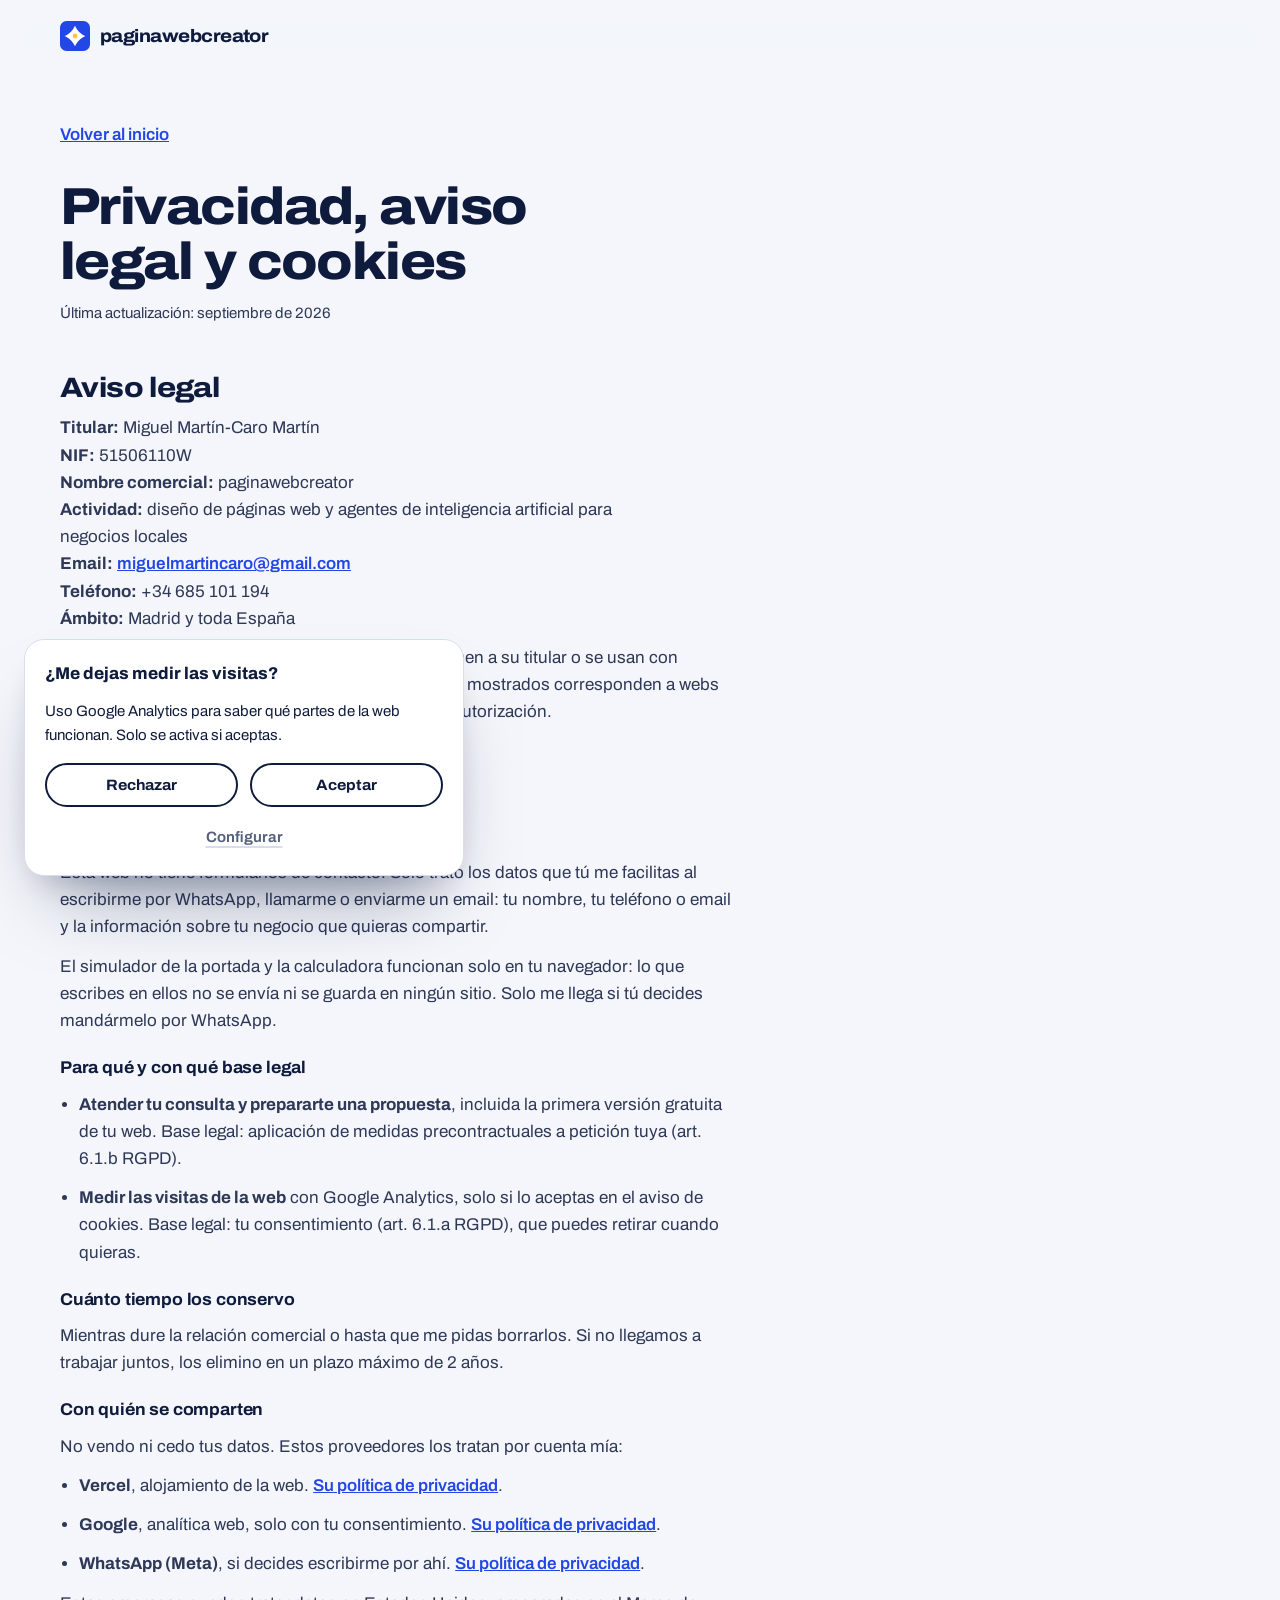
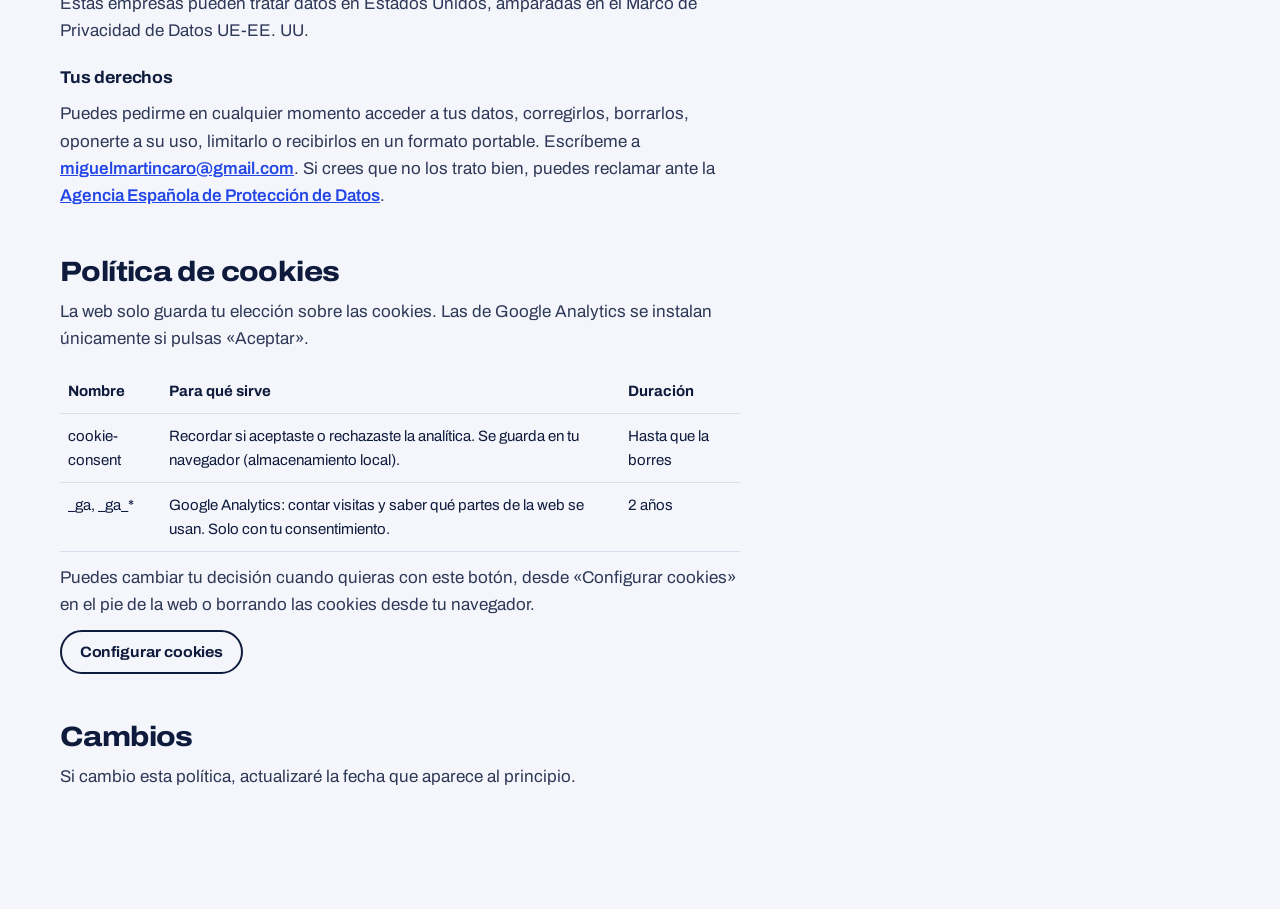
==== privacidad.html @ 397afcd2 "Redesign: new brand, live site builder, loss calculator and cookie consent Synced from MiguelUFV/n8n" ====
<!DOCTYPE html>
<html lang="es">
<head>
<meta charset="utf-8">
<meta name="viewport" content="width=device-width, initial-scale=1">
<title>Privacidad, aviso legal y cookies | paginawebcreator</title>
<meta name="description" content="Política de privacidad, aviso legal y política de cookies de paginawebcreator, servicio de Miguel Martín Caro.">
<link rel="canonical" href="https://paginawebcreator.com/privacidad">
<meta name="robots" content="noindex, follow">
<link rel="icon" href="favicon.svg" type="image/svg+xml">
<link rel="stylesheet" href="assets/css/sitio.css">
<style>
  .legal { padding-block: var(--sp-12) var(--aire); }
  .legal__texto { max-width: 68ch; }
  .legal h1 { font-size: var(--t-2xl); font-weight: 800; font-stretch: 112%; letter-spacing: -0.03em; line-height: 1.05; }
  .legal__fecha { margin-top: var(--sp-3); color: var(--gris); font-size: var(--t-sm); }
  .legal h2 { margin-top: var(--sp-12); font-size: var(--t-xl); }
  .legal h3 { margin-top: var(--sp-6); font-size: var(--t-base); }
  .legal p, .legal li { margin-top: var(--sp-3); color: #2E3857; }
  .legal ul { padding-left: 1.2rem; list-style: disc; }
  .legal a { color: var(--cobalto); font-weight: 600; }
  .legal table { width: 100%; margin-top: var(--sp-4); border-collapse: collapse; font-size: var(--t-sm); }
  .legal th, .legal td { padding: 10px 8px; border-bottom: 1px solid var(--linea); text-align: left; vertical-align: top; }
  .legal th { font-weight: 700; }
  .legal__volver { display: inline-block; margin-bottom: var(--sp-8); }
</style>
</head>
<body>
<svg class="solo-lector" aria-hidden="true"><symbol id="i-azulejo" viewBox="0 0 32 32"><rect width="32" height="32" rx="7" fill="#2346E6"/><path fill="#fff" d="M16 5c2.6 5.4 5.6 8.4 11 11-5.4 2.6-8.4 5.6-11 11-2.6-5.4-5.6-8.4-11-11 5.4-2.6 8.4-5.6 11-11z"/><circle cx="16" cy="16" r="2.6" fill="#FFC53D"/></symbol></svg>
<header class="cabecera tramo" data-scroll="si">
  <div class="cabecera__fila">
    <a class="marca" href="./"><svg aria-hidden="true"><use href="#i-azulejo"/></svg><span>paginawebcreator</span></a>
  </div>
</header>

<main class="legal tramo">
  <div class="legal__texto">
    <a class="legal__volver" href="./">Volver al inicio</a>
    <h1>Privacidad, aviso legal y cookies</h1>
    <p class="legal__fecha">Última actualización: septiembre de 2026</p>

    <h2 id="aviso-legal">Aviso legal</h2>
    <p><strong>Titular:</strong> Miguel Martín-Caro Martín<br>
      <strong>NIF:</strong> 51506110W<br>
      <strong>Nombre comercial:</strong> paginawebcreator<br>
      <strong>Actividad:</strong> diseño de páginas web y agentes de inteligencia artificial para negocios locales<br>
      <strong>Email:</strong> <a href="mailto:miguelmartincaro@gmail.com">miguelmartincaro@gmail.com</a><br>
      <strong>Teléfono:</strong> +34 685 101 194<br>
      <strong>Ámbito:</strong> Madrid y toda España</p>
    <p>Los textos, diseños e imágenes de esta web pertenecen a su titular o se usan con permiso de sus dueños. Las capturas de los trabajos mostrados corresponden a webs diseñadas por el titular. No se permite copiarlos sin autorización.</p>

    <h2 id="privacidad">Política de privacidad</h2>
    <h3>Qué datos recojo</h3>
    <p>Esta web no tiene formularios de contacto. Solo trato los datos que tú me facilitas al escribirme por WhatsApp, llamarme o enviarme un email: tu nombre, tu teléfono o email y la información sobre tu negocio que quieras compartir.</p>
    <p>El simulador de la portada y la calculadora funcionan solo en tu navegador: lo que escribes en ellos no se envía ni se guarda en ningún sitio. Solo me llega si tú decides mandármelo por WhatsApp.</p>

    <h3>Para qué y con qué base legal</h3>
    <ul>
      <li><strong>Atender tu consulta y prepararte una propuesta</strong>, incluida la primera versión gratuita de tu web. Base legal: aplicación de medidas precontractuales a petición tuya (art. 6.1.b RGPD).</li>
      <li><strong>Medir las visitas de la web</strong> con Google Analytics, solo si lo aceptas en el aviso de cookies. Base legal: tu consentimiento (art. 6.1.a RGPD), que puedes retirar cuando quieras.</li>
    </ul>

    <h3>Cuánto tiempo los conservo</h3>
    <p>Mientras dure la relación comercial o hasta que me pidas borrarlos. Si no llegamos a trabajar juntos, los elimino en un plazo máximo de 2 años.</p>

    <h3>Con quién se comparten</h3>
    <p>No vendo ni cedo tus datos. Estos proveedores los tratan por cuenta mía:</p>
    <ul>
      <li><strong>Vercel</strong>, alojamiento de la web. <a href="https://vercel.com/legal/privacy-policy" target="_blank" rel="noopener">Su política de privacidad</a>.</li>
      <li><strong>Google</strong>, analítica web, solo con tu consentimiento. <a href="https://policies.google.com/privacy" target="_blank" rel="noopener">Su política de privacidad</a>.</li>
      <li><strong>WhatsApp (Meta)</strong>, si decides escribirme por ahí. <a href="https://www.whatsapp.com/legal/privacy-policy-eea" target="_blank" rel="noopener">Su política de privacidad</a>.</li>
    </ul>
    <p>Estas empresas pueden tratar datos en Estados Unidos, amparadas en el Marco de Privacidad de Datos UE-EE. UU.</p>

    <h3>Tus derechos</h3>
    <p>Puedes pedirme en cualquier momento acceder a tus datos, corregirlos, borrarlos, oponerte a su uso, limitarlo o recibirlos en un formato portable. Escríbeme a <a href="mailto:miguelmartincaro@gmail.com">miguelmartincaro@gmail.com</a>. Si crees que no los trato bien, puedes reclamar ante la <a href="https://www.aepd.es" target="_blank" rel="noopener">Agencia Española de Protección de Datos</a>.</p>

    <h2 id="cookies">Política de cookies</h2>
    <p>La web solo guarda tu elección sobre las cookies. Las de Google Analytics se instalan únicamente si pulsas «Aceptar».</p>
    <table>
      <thead><tr><th>Nombre</th><th>Para qué sirve</th><th>Duración</th></tr></thead>
      <tbody>
        <tr><td>cookie-consent</td><td>Recordar si aceptaste o rechazaste la analítica. Se guarda en tu navegador (almacenamiento local).</td><td>Hasta que la borres</td></tr>
        <tr><td>_ga, _ga_*</td><td>Google Analytics: contar visitas y saber qué partes de la web se usan. Solo con tu consentimiento.</td><td>2 años</td></tr>
      </tbody>
    </table>
    <p>Puedes cambiar tu decisión cuando quieras con este botón, desde «Configurar cookies» en el pie de la web o borrando las cookies desde tu navegador.</p>
    <p><button type="button" class="boton boton--linea boton--pequeno" data-cookies="configurar">Configurar cookies</button></p>

    <h2>Cambios</h2>
    <p>Si cambio esta política, actualizaré la fecha que aparece al principio.</p>
  </div>
</main>

<div class="aviso-cookies" role="dialog" aria-labelledby="titulo-cookies" hidden>
  <p class="aviso-cookies__titulo" id="titulo-cookies">¿Me dejas medir las visitas?</p>
  <p>Uso Google Analytics para saber qué partes de la web funcionan. Solo se activa si aceptas.</p>
  <div class="aviso-cookies__ajustes" data-cookies-ajustes hidden>
    <label class="interruptor">
      <input type="checkbox" checked disabled>
      <span class="interruptor__texto"><strong>Necesarias</strong><small>Guardan tu elección. Siempre activas.</small></span>
      <span class="interruptor__pista" aria-hidden="true"></span>
    </label>
    <label class="interruptor">
      <input type="checkbox" data-cookies-analitica>
      <span class="interruptor__texto"><strong>Analítica</strong><small>Google Analytics: visitas y uso de la web.</small></span>
      <span class="interruptor__pista" aria-hidden="true"></span>
    </label>
  </div>
  <div class="aviso-cookies__botones">
    <button type="button" class="boton boton--linea boton--pequeno" data-cookies="rechazar">Rechazar</button>
    <button type="button" class="boton boton--linea boton--pequeno" data-cookies="aceptar">Aceptar</button>
  </div>
  <button type="button" class="aviso-cookies__configurar" data-cookies="ajustes" aria-expanded="false">Configurar</button>
</div>
<script defer src="assets/js/sitio.js"></script>
</body>
</html>
---- assets/css/sitio.css ----
/* ── FUENTE ── */
@font-face {
  font-family: "Archivo";
  src: url("../fonts/archivo-latin.woff2") format("woff2");
  font-weight: 100 900;
  font-stretch: 62% 125%;
  font-display: swap;
}

/* ── TOKENS ── */
:root {
  --tinta: #0F1B3D;
  --gris: #56607D;
  --linea: #D7DDEA;
  --papel: #F4F6FB;
  --blanco: #FFFFFF;
  --cobalto: #2346E6;
  --cobalto-hondo: #1A34B4;
  --cobalto-claro: #E3E8FD;
  --yema: #FFC53D;
  --yema-hondo: #F5B20F;
  --yema-claro: #FFF1C9;
  --wa: #25D366;
  --wa-hondo: #1EBE5A;
  --wa-tinta: #083D22;
  --noche: #0B1430;
  --noche-texto: #E8ECF8;
  --noche-gris: #9DA8C9;
  --dato-perdida: #BF7F12;
  --dato-agente: #6480F0;

  --f: "Archivo", "Segoe UI", Roboto, Helvetica, Arial, sans-serif;

  --t-xs: 0.8125rem;
  --t-sm: 0.9375rem;
  --t-base: 1.0625rem;
  --t-lg: 1.25rem;
  --t-xl: clamp(1.375rem, 1.1rem + 1vw, 1.75rem);
  --t-2xl: clamp(2rem, 1.35rem + 2.6vw, 3.25rem);
  --t-3xl: clamp(2.5rem, 1.2rem + 3.6vw, 4rem);
  --t-reloj: clamp(4.5rem, 1.6rem + 12vw, 10.5rem);

  --sp-1: 0.25rem; --sp-2: 0.5rem; --sp-3: 0.75rem; --sp-4: 1rem; --sp-5: 1.25rem;
  --sp-6: 1.5rem; --sp-8: 2rem; --sp-10: 2.5rem; --sp-12: 3rem; --sp-16: 4rem;
  --aire: clamp(4rem, 2.6rem + 6vw, 8.5rem);

  --r-sm: 6px;
  --r-md: 12px;
  --r-lg: 20px;
  --r-xl: 28px;
  --r-pill: 999px;

  --sombra-suave: 0 1px 2px rgba(15, 27, 61, 0.06), 0 8px 20px -10px rgba(15, 27, 61, 0.18);
  --sombra-objeto: 0 44px 80px -36px rgba(15, 27, 61, 0.5), 0 18px 36px -18px rgba(15, 27, 61, 0.28);

  --rapido: 150ms ease;
  --normal: 220ms ease;
  --lento: 420ms cubic-bezier(0.2, 0.7, 0.2, 1);
  --revelar: 800ms cubic-bezier(0.2, 0.7, 0.2, 1);

  --margen: 16px;
  --ancho: 1160px;
  --cabecera-alto: 64px;
}
@media (min-width: 640px) { :root { --margen: 28px; } }
@media (min-width: 1024px) { :root { --margen: 48px; --cabecera-alto: 72px; } }

/* ── BASE ── */
*, *::before, *::after { box-sizing: border-box; }
html {
  -webkit-text-size-adjust: 100%;
  scroll-behavior: smooth;
  scroll-padding-top: calc(var(--cabecera-alto) + 16px);
}
body {
  margin: 0;
  background: var(--papel);
  color: var(--tinta);
  font-family: var(--f);
  font-size: var(--t-base);
  font-weight: 400;
  font-stretch: 100%;
  line-height: 1.6;
  -webkit-font-smoothing: antialiased;
  text-rendering: optimizeLegibility;
  overflow-x: clip;
}
img, svg, canvas { display: block; max-width: 100%; }
h1, h2, h3, p, ul, ol, figure, blockquote, dl, dd { margin: 0; }
ul, ol { padding: 0; list-style: none; }
fieldset { margin: 0; padding: 0; border: 0; min-width: 0; }
legend { padding: 0; }
a { color: inherit; }
button, input { font: inherit; color: inherit; }
::selection { background: var(--yema); color: var(--tinta); }
:focus-visible { outline: 3px solid var(--cobalto); outline-offset: 3px; border-radius: 4px; }

h1, h2, h3 { text-wrap: balance; }
h2 {
  font-size: var(--t-2xl);
  font-weight: 780;
  font-stretch: 112%;
  letter-spacing: -0.022em;
  line-height: 1.04;
}
h3 {
  font-size: var(--t-lg);
  font-weight: 700;
  font-stretch: 104%;
  letter-spacing: -0.01em;
  line-height: 1.2;
}
p { text-wrap: pretty; }

.solo-lector {
  position: absolute !important;
  width: 1px; height: 1px;
  overflow: hidden;
  clip-path: inset(50%);
  white-space: nowrap;
}
.saltar {
  position: absolute; left: 12px; top: -80px; z-index: 100;
  padding: 10px 16px; border-radius: var(--r-md);
  background: var(--tinta); color: #fff; font-weight: 700; text-decoration: none;
}
.saltar:focus { top: 12px; }

/* ── RETÍCULA ── */
.tramo {
  display: grid;
  grid-template-columns:
    [borde-start] minmax(var(--margen), 1fr)
    [contenido-start] min(var(--ancho), 100% - 2 * var(--margen))
    [contenido-end] minmax(var(--margen), 1fr)
    [borde-end];
}
.tramo > * { grid-column: contenido; }

/* ── BOTONES ── */
.boton {
  display: inline-flex; align-items: center; justify-content: center; gap: 0.6em;
  min-height: 54px; padding: 0 1.5rem;
  border: 2px solid transparent; border-radius: var(--r-pill);
  font-size: 1rem; font-weight: 700; font-stretch: 106%; letter-spacing: -0.005em;
  text-decoration: none; white-space: nowrap; cursor: pointer;
  transition: background-color var(--rapido), border-color var(--rapido), color var(--rapido), transform var(--rapido);
}
.boton:active { transform: translateY(1px); }
.boton svg { width: 20px; height: 20px; flex: none; }
.boton--pequeno { min-height: 44px; padding: 0 1.1rem; font-size: var(--t-sm); }
.boton--pequeno svg { width: 17px; height: 17px; }
.boton--wa { background: var(--wa); color: var(--wa-tinta); }
.boton--wa:hover { background: var(--wa-hondo); }
.boton--cobalto { background: var(--cobalto); color: #FFFFFF; }
.boton--cobalto:hover { background: var(--cobalto-hondo); }
.boton--linea { background: transparent; border-color: var(--tinta); color: var(--tinta); }
.boton--linea:hover { background: var(--tinta); color: #fff; }
.boton--yema { background: var(--yema); color: var(--tinta); }
.boton--yema:hover { background: var(--yema-hondo); }
.boton--vidrio { background: rgba(255, 255, 255, 0.08); border-color: rgba(255, 255, 255, 0.45); color: #fff; }
.boton--vidrio:hover { background: rgba(255, 255, 255, 0.16); border-color: #fff; }

.estrellas { color: #E3A008; letter-spacing: 0.12em; font-size: var(--t-sm); }

/* ── CHIPS Y SEGMENTOS (compartidos) ── */
.sectores { display: flex; flex-wrap: wrap; gap: 8px; }
.sector { position: relative; }
.sector input { position: absolute; inset: 0; margin: 0; opacity: 0; cursor: pointer; }
.sector span {
  display: inline-flex; align-items: center;
  min-height: 42px; padding: 0 1rem;
  border: 1.5px solid var(--linea); border-radius: var(--r-pill);
  background: var(--blanco);
  font-size: var(--t-sm); font-weight: 600;
  transition: background-color var(--rapido), border-color var(--rapido), color var(--rapido);
}
.sector:hover span { border-color: var(--tinta); }
.sector input:checked + span { background: var(--tinta); border-color: var(--tinta); color: #fff; }
.sector input:focus-visible + span { outline: 3px solid var(--cobalto); outline-offset: 2px; }

.segmentos {
  display: grid; grid-auto-flow: column; grid-auto-columns: minmax(0, 1fr);
  padding: 4px; gap: 4px;
  border: 1.5px solid var(--linea); border-radius: var(--r-pill);
  background: var(--blanco);
}
.segmentos label { position: relative; }
.segmentos input { position: absolute; inset: 0; margin: 0; opacity: 0; cursor: pointer; }
.segmentos span {
  display: flex; align-items: center; justify-content: center;
  min-height: 38px; padding: 0 10px;
  border-radius: var(--r-pill);
  font-size: var(--t-sm); font-weight: 650; white-space: nowrap;
  transition: background-color var(--rapido), color var(--rapido);
}
.segmentos label:hover span { background: var(--papel); }
.segmentos input:checked + span { background: var(--tinta); color: #FFFFFF; }
.segmentos input:focus-visible + span { outline: 3px solid var(--cobalto); outline-offset: 1px; }

@media (pointer: coarse) {
  .sector span { min-height: 44px; }
  .segmentos span { min-height: 42px; }
}

/* ── CABECERA ── */
.cabecera {
  position: sticky; top: 0; z-index: 40;
  background: color-mix(in srgb, var(--papel) 84%, transparent);
  -webkit-backdrop-filter: saturate(1.4) blur(14px);
  backdrop-filter: saturate(1.4) blur(14px);
  border-bottom: 1px solid transparent;
  transition: border-color var(--normal);
}
.cabecera[data-scroll="si"] { border-bottom-color: var(--linea); }
.cabecera__fila {
  position: relative;
  height: var(--cabecera-alto);
  display: flex; align-items: center; gap: var(--sp-4);
}
.marca {
  display: inline-flex; align-items: center; gap: 10px;
  font-size: 1.125rem; font-weight: 760; font-stretch: 110%; letter-spacing: -0.03em;
  text-decoration: none;
}
.marca svg { width: 30px; height: 30px; flex: none; }
.cabecera__nav { display: none; }
.cabecera__accion { margin-left: auto; }
@media (max-width: 479px) {
  .marca { font-size: 1.0625rem; }
  .cabecera__accion { width: 44px; padding: 0; }
  .cabecera__accion-texto { display: none; }
}
.cabecera__menu {
  display: grid; place-items: center;
  width: 44px; height: 44px; padding: 0;
  border: 0; border-radius: var(--r-pill); background: transparent; cursor: pointer;
}
.cabecera__hamburguesa,
.cabecera__hamburguesa::before,
.cabecera__hamburguesa::after {
  display: block; width: 20px; height: 2px; border-radius: 2px;
  background: var(--tinta);
  transition: transform var(--normal), opacity var(--rapido);
}
.cabecera__hamburguesa { position: relative; }
.cabecera__hamburguesa::before,
.cabecera__hamburguesa::after { content: ""; position: absolute; left: 0; }
.cabecera__hamburguesa::before { top: -6px; }
.cabecera__hamburguesa::after { top: 6px; }
.cabecera__menu[aria-expanded="true"] .cabecera__hamburguesa { background: transparent; }
.cabecera__menu[aria-expanded="true"] .cabecera__hamburguesa::before { transform: translateY(6px) rotate(45deg); }
.cabecera__menu[aria-expanded="true"] .cabecera__hamburguesa::after { transform: translateY(-6px) rotate(-45deg); }

.cabecera__nav[data-abierto="true"] {
  display: grid;
  position: absolute; top: calc(100% + 1px); left: calc(-1 * var(--margen)); right: calc(-1 * var(--margen));
  padding: var(--sp-2) var(--margen) var(--sp-6);
  background: var(--papel);
  border-bottom: 1px solid var(--linea);
  box-shadow: 0 24px 40px -24px rgba(15, 27, 61, 0.35);
  animation: bajar-menu 0.28s ease both;
}
@keyframes bajar-menu { from { opacity: 0; transform: translateY(-8px); } }
.cabecera__nav a {
  padding: 14px 0;
  font-size: var(--t-lg); font-weight: 650;
  text-decoration: none;
  border-bottom: 1px solid var(--linea);
}

@media (min-width: 1024px) {
  .cabecera__menu { display: none; }
  .cabecera__nav,
  .cabecera__nav[data-abierto="true"] {
    display: flex; gap: var(--sp-6);
    position: static; padding: 0; margin-left: auto;
    background: none; border: 0; box-shadow: none; animation: none;
  }
  .cabecera__nav a {
    padding: 0; border: 0;
    font-size: var(--t-sm); font-weight: 600; color: var(--gris);
    transition: color var(--rapido);
  }
  .cabecera__nav a:hover { color: var(--tinta); }
  .cabecera__accion { margin-left: var(--sp-4); }
}

/* ── ESCAPARATE (HERO) ── */
.escaparate { padding-block: clamp(1.25rem, 0.4rem + 3.6vw, 3.5rem) var(--aire); }
.escaparate__rejilla {
  display: grid;
  gap: var(--sp-8);
  grid-template-areas: "texto" "maqueta" "probador";
}
.escaparate__texto { grid-area: texto; }
.escaparate__maqueta { grid-area: maqueta; min-width: 0; }
.probador { grid-area: probador; }

.escaparate h1 {
  font-size: var(--t-3xl);
  font-weight: 820;
  font-stretch: 106%;
  letter-spacing: -0.035em;
  line-height: 1;
}
.escaparate__nombre { overflow-wrap: anywhere; }
.escaparate__nombre[data-propio] {
  color: var(--cobalto);
  background: linear-gradient(transparent 62%, var(--yema-claro) 62%);
}
.escaparate__entrada {
  margin-top: var(--sp-5);
  max-width: 40ch;
  font-size: clamp(1.0625rem, 1rem + 0.35vw, 1.25rem);
  line-height: 1.5;
  color: var(--gris);
}

@media (min-width: 960px) {
  .escaparate__rejilla {
    grid-template-columns: minmax(0, 1fr) minmax(0, 1.08fr);
    grid-template-areas: "texto maqueta" "probador maqueta";
    grid-template-rows: auto 1fr;
    column-gap: clamp(2.5rem, 4.5vw, 5rem);
    row-gap: var(--sp-8);
  }
  .escaparate h1 { font-stretch: 112%; }
  .escaparate__maqueta { align-self: start; }
}

/* ── PROBADOR (FORMULARIO DEL SIMULADOR) ── */
.probador { display: grid; gap: var(--sp-6); align-content: start; }
.probador__paso { display: grid; gap: var(--sp-3); }
.probador__etiqueta {
  display: flex; align-items: center; gap: 10px;
  font-size: var(--t-base); font-weight: 700;
}
.probador__num {
  display: inline-grid; place-items: center; flex: none;
  width: 26px; height: 26px; border-radius: 50%;
  background: var(--cobalto-claro); color: var(--cobalto);
  font-size: var(--t-xs); font-weight: 800;
}
.probador__campos { display: grid; gap: var(--sp-2); }
@media (min-width: 560px) { .probador__campos { grid-template-columns: 1.4fr 1fr; } }
.campo {
  width: 100%; height: 54px; padding: 0 1rem;
  border: 2px solid var(--linea); border-radius: var(--r-md);
  background: var(--blanco);
  font-size: 1.0625rem; font-weight: 500;
  transition: border-color var(--rapido), box-shadow var(--rapido);
}
.campo::placeholder { color: #8C94AD; }
.campo:hover { border-color: #B5BFD3; }
.campo:focus { outline: none; border-color: var(--cobalto); box-shadow: 0 0 0 4px var(--cobalto-claro); }
.campo--zona { font-size: 1rem; }

.probador__gusto { display: grid; gap: var(--sp-3); }
@media (min-width: 560px) { .probador__gusto { grid-template-columns: minmax(0, 1fr) auto; align-items: center; } }
.colores { display: flex; gap: 10px; }
.color { position: relative; }
.color input { position: absolute; inset: 0; margin: 0; opacity: 0; cursor: pointer; }
.color__muestra {
  display: block; width: 40px; height: 40px; border-radius: 50%;
  background: linear-gradient(135deg, var(--c1) 50%, var(--c2) 50%);
  box-shadow: inset 0 0 0 1px rgba(15, 27, 61, 0.15);
  transition: box-shadow var(--rapido), transform var(--rapido);
}
.color:hover .color__muestra { transform: scale(1.06); }
.color input:checked + .color__muestra { box-shadow: 0 0 0 3px var(--papel), 0 0 0 5px var(--tinta); }
.color input:focus-visible + .color__muestra { box-shadow: 0 0 0 3px var(--papel), 0 0 0 6px var(--cobalto); }

.probador__acciones { display: flex; flex-wrap: wrap; align-items: center; gap: var(--sp-3) var(--sp-5); }
.probador__directo {
  font-weight: 600; color: var(--gris);
  text-decoration: underline; text-decoration-color: var(--linea);
  text-decoration-thickness: 2px; text-underline-offset: 4px;
}
.probador__directo:hover { color: var(--tinta); text-decoration-color: var(--tinta); }
[data-crear][aria-busy="true"] { opacity: 0.7; pointer-events: none; }

.resena-mini {
  display: grid; gap: 4px;
  padding-top: var(--sp-5);
  border-top: 1px solid var(--linea);
}
.resena-mini blockquote { font-weight: 600; line-height: 1.45; max-width: 44ch; }
.resena-mini figcaption { font-size: var(--t-sm); color: var(--gris); }

/* ── VISTA ORDENADOR / MÓVIL ── */
.vista {
  display: flex; justify-content: center; gap: 6px;
  margin-bottom: var(--sp-4);
}
.vista__boton {
  display: inline-flex; align-items: center; gap: 8px;
  min-height: 40px; padding: 0 14px;
  border: 1.5px solid var(--linea); border-radius: var(--r-pill);
  background: var(--blanco); color: var(--gris);
  font-size: var(--t-sm); font-weight: 650; cursor: pointer;
  transition: background-color var(--rapido), color var(--rapido), border-color var(--rapido);
}
.vista__boton svg { width: 17px; height: 17px; }
.vista__boton:hover { border-color: var(--tinta); color: var(--tinta); }
.vista__boton[aria-pressed="true"] { background: var(--tinta); border-color: var(--tinta); color: #FFFFFF; }

/* ── MAQUETA (la web que se construye) ── */
.maqueta {
  --m-bg: #16130F; --m-fg: #F3EDE2; --m-acc: #C9A55A; --m-acc-texto: #16130F;
  --m-font: var(--f); --m-stretch: 70%; --m-weight: 850; --m-case: uppercase; --m-style: normal; --m-track: 0.01em;
  --m-radio: 2px; --m-radio-foto: 4px;
  --m-alto: clamp(410px, 24vw + 150px, 480px);
  --desplazamiento: 0px;
  position: relative;
  width: 100%;
  margin-inline: auto;
  border: 1px solid rgba(15, 27, 61, 0.1);
  border-radius: var(--r-lg);
  background: var(--blanco);
  box-shadow: var(--sombra-objeto);
  overflow: hidden;
  isolation: isolate;
  transition: max-width 0.6s cubic-bezier(0.65, 0, 0.3, 1), border-radius 0.6s ease;
  max-width: 100%;
}
.maqueta[data-estilo="clasico"] { --m-font: Georgia, "Times New Roman", serif; --m-stretch: 100%; --m-weight: 700; --m-case: none; --m-style: italic; --m-track: -0.01em; --m-radio: 999px; --m-radio-foto: 999px 999px 16px 16px; }
.maqueta[data-estilo="moderno"] { --m-font: var(--f); --m-stretch: 100%; --m-weight: 720; --m-case: none; --m-style: normal; --m-track: -0.035em; --m-radio: 10px; --m-radio-foto: 24px; }
.maqueta[data-estilo="rotulo"] { --m-font: var(--f); --m-stretch: 70%; --m-weight: 850; --m-case: uppercase; --m-style: normal; --m-track: 0.01em; --m-radio: 2px; --m-radio-foto: 4px; }

.maqueta[data-sector="barberia"] { --m-foto: repeating-linear-gradient(135deg, var(--m-acc) 0 16px, var(--m-fg) 16px 32px, color-mix(in srgb, var(--m-acc) 40%, var(--m-bg)) 32px 48px, var(--m-fg) 48px 64px); }
.maqueta[data-sector="peluqueria"] { --m-foto: radial-gradient(circle, var(--m-acc) 0 5px, transparent 5.5px) 0 0 / 24px 24px, radial-gradient(circle, color-mix(in srgb, var(--m-acc) 45%, transparent) 0 5px, transparent 5.5px) 12px 12px / 24px 24px, color-mix(in srgb, var(--m-acc) 10%, var(--m-bg)); }
.maqueta[data-sector="restaurante"] { --m-foto: linear-gradient(90deg, color-mix(in srgb, var(--m-acc) 50%, transparent) 50%, transparent 0) 0 0 / 26px 26px, linear-gradient(color-mix(in srgb, var(--m-acc) 50%, transparent) 50%, transparent 0) 0 0 / 26px 26px, color-mix(in srgb, var(--m-bg) 55%, #FFFFFF); }
.maqueta[data-sector="clinica"] { --m-foto: radial-gradient(circle, var(--m-acc) 2px, transparent 2.6px) 0 0 / 16px 16px, linear-gradient(160deg, color-mix(in srgb, var(--m-acc) 12%, var(--m-bg)), color-mix(in srgb, var(--m-acc) 30%, var(--m-bg))); }
.maqueta[data-sector="taller"] { --m-foto: repeating-linear-gradient(-45deg, var(--m-acc) 0 18px, color-mix(in srgb, var(--m-bg) 85%, #000000) 18px 36px); }
.maqueta[data-sector="panaderia"] { --m-foto: radial-gradient(ellipse 2.5px 4px at 50% 50%, #F4D9A8 70%, transparent 76%) 0 0 / 20px 22px, radial-gradient(ellipse 2.5px 4px at 50% 50%, #F4D9A8 70%, transparent 76%) 10px 11px / 20px 22px, radial-gradient(circle at 35% 30%, color-mix(in srgb, var(--m-acc) 75%, #FFFFFF), color-mix(in srgb, var(--m-acc) 55%, #3A1F0B) 72%); }
.maqueta[data-sector="fontaneria"] { --m-foto: radial-gradient(circle at 50% 0, transparent 9px, var(--m-acc) 10px, var(--m-acc) 12px, transparent 13px) 0 0 / 26px 14px, color-mix(in srgb, var(--m-acc) 14%, var(--m-bg)); }

.maqueta__barra {
  display: flex; align-items: center; gap: 12px;
  height: 40px; padding: 0 14px;
  background: #EEF1F7; border-bottom: 1px solid var(--linea);
}
.maqueta__puntos { display: flex; gap: 6px; }
.maqueta__puntos i { width: 10px; height: 10px; border-radius: 50%; background: #CBD2E0; }
.maqueta__url {
  flex: 1; max-width: 320px; min-width: 0; margin-inline: auto;
  display: flex; align-items: center; justify-content: center; gap: 6px;
  height: 26px; padding: 0 12px;
  border-radius: var(--r-sm); background: var(--blanco);
  font-size: 12.5px; color: var(--gris);
}
.maqueta__url svg { width: 12px; height: 12px; flex: none; color: #1E9E55; }
.maqueta__url span { overflow: hidden; white-space: nowrap; text-overflow: ellipsis; }

.maqueta__pantalla {
  position: relative;
  height: var(--m-alto);
  overflow: hidden;
  background: var(--m-bg); color: var(--m-fg);
  transition: background-color 0.5s ease, color 0.5s ease;
}
.maqueta__web {
  padding-bottom: 96px;
  transform: translateY(calc(-1 * var(--desplazamiento)));
  transition: transform 1.1s cubic-bezier(0.45, 0, 0.2, 1);
}
.maqueta__nav {
  display: flex; align-items: center; gap: 10px;
  padding: 14px 20px;
  font-size: 12px;
}
.maqueta__logo {
  display: grid; place-items: center; flex: none;
  width: 28px; height: 28px;
  border-radius: var(--m-radio);
  background: var(--m-acc); color: var(--m-acc-texto);
  font-family: var(--m-font); font-stretch: var(--m-stretch); font-style: var(--m-style);
  font-size: 11px; font-weight: 800; letter-spacing: 0.02em;
  transition: background-color 0.5s ease, color 0.5s ease;
}
.maqueta__marca,
.maqueta__titular {
  font-family: var(--m-font);
  font-stretch: var(--m-stretch);
  font-weight: var(--m-weight);
  font-style: var(--m-style);
  text-transform: var(--m-case);
  letter-spacing: var(--m-track);
}
.maqueta__marca { min-width: 0; font-size: 14px; overflow: hidden; white-space: nowrap; text-overflow: ellipsis; }
.maqueta__abierto {
  display: inline-flex; align-items: center; gap: 6px; flex: none;
  margin-left: auto;
  padding: 4px 10px; border-radius: var(--r-pill);
  background: color-mix(in srgb, var(--m-fg) 10%, transparent);
  font-weight: 600;
}
.maqueta__abierto::before {
  content: ""; width: 7px; height: 7px; border-radius: 50%;
  background: #22C55E; box-shadow: 0 0 0 3px rgba(34, 197, 94, 0.25);
}
.maqueta__portada {
  display: grid; grid-template-columns: minmax(0, 1.25fr) minmax(0, 0.75fr);
  gap: 18px; align-items: center;
  padding: 14px 20px 24px;
}
.maqueta__titular {
  min-height: 2em;
  font-size: clamp(1.55rem, 0.9rem + 2.3vw, 2.45rem);
  line-height: 1;
  overflow-wrap: anywhere;
}
.maqueta__lema { margin-top: 10px; font-size: 13px; line-height: 1.45; opacity: 0.82; }
.maqueta__boton {
  display: inline-flex; margin-top: 16px; padding: 9px 16px;
  border-radius: var(--m-radio);
  background: var(--m-acc); color: var(--m-acc-texto);
  font-size: 12.5px; font-weight: 700;
  transition: background-color 0.5s ease, color 0.5s ease, border-radius 0.5s ease;
}
.maqueta__foto {
  aspect-ratio: 4 / 5;
  border-radius: var(--m-radio-foto);
  background: var(--m-foto);
  box-shadow: inset 0 0 0 1px rgba(0, 0, 0, 0.08);
  transition: border-radius 0.5s ease;
}
.maqueta__seccion { margin: 0 20px; padding: 16px 0; border-top: 1px solid color-mix(in srgb, var(--m-fg) 14%, transparent); }
.maqueta__apartado { font-size: 11px; font-weight: 700; opacity: 0.6; margin-bottom: 6px; }
.maqueta__carta li {
  display: flex; justify-content: space-between; gap: 12px;
  padding: 8px 0;
  border-bottom: 1px dashed color-mix(in srgb, var(--m-fg) 20%, transparent);
  font-size: 13px;
}
.maqueta__carta li:last-child { border-bottom: 0; }
.maqueta__carta li span:last-child { font-weight: 700; color: var(--m-acc); white-space: nowrap; }
.maqueta__resenas { display: flex; align-items: center; gap: 12px; font-size: 12.5px; }
.maqueta__estrellas { color: #F5B20F; letter-spacing: 0.1em; flex: none; }
.maqueta__resenas p { opacity: 0.75; }
.maqueta__ubicacion { display: grid; grid-template-columns: 110px minmax(0, 1fr); gap: 14px; align-items: center; font-size: 13px; }
.maqueta__mapa {
  position: relative; aspect-ratio: 4 / 3;
  border-radius: calc(var(--m-radio-foto) / 2 + 4px);
  background:
    linear-gradient(115deg, transparent 46%, color-mix(in srgb, var(--m-acc) 45%, transparent) 46% 54%, transparent 54%),
    repeating-linear-gradient(0deg, color-mix(in srgb, var(--m-fg) 14%, transparent) 0 1px, transparent 1px 16px),
    repeating-linear-gradient(90deg, color-mix(in srgb, var(--m-fg) 14%, transparent) 0 1px, transparent 1px 16px),
    color-mix(in srgb, var(--m-fg) 6%, var(--m-bg));
  overflow: hidden;
}
.maqueta__pin {
  position: absolute; left: 50%; top: 45%;
  width: 14px; height: 14px; margin: -7px 0 0 -7px;
  border-radius: 50% 50% 50% 0;
  background: var(--m-acc);
  transform: rotate(-45deg);
  box-shadow: 0 0 0 3px color-mix(in srgb, var(--m-acc) 30%, transparent);
}
.maqueta__zona { font-weight: 700; }
.maqueta__horario { opacity: 0.75; font-size: 12px; }

.maqueta__chat {
  position: absolute; right: 14px; bottom: 14px; left: 30%; z-index: 2;
  display: flex; align-items: flex-end; justify-content: flex-end; gap: 8px;
}
.maqueta__chat p {
  max-width: 240px; padding: 10px 12px;
  border-radius: 14px 14px 4px 14px;
  background: #FFFFFF; color: var(--tinta);
  font-size: 12.5px; line-height: 1.4;
  box-shadow: 0 12px 28px -10px rgba(0, 0, 0, 0.35), 0 0 0 1px rgba(15, 27, 61, 0.06);
}
.maqueta__avatar {
  display: grid; place-items: center; flex: none;
  width: 36px; height: 36px; border-radius: 50%;
  background: var(--m-acc); color: var(--m-acc-texto);
  font-size: 11px; font-weight: 800;
  box-shadow: 0 8px 18px -8px rgba(0, 0, 0, 0.5);
  transition: background-color 0.5s ease, color 0.5s ease;
}

/* Cambio rápido de sector (demo automática y clics) */
.maqueta[data-cambiando] .maqueta__lema,
.maqueta[data-cambiando] .maqueta__seccion,
.maqueta[data-cambiando] .maqueta__chat { animation: aparecer 0.6s ease both; }
.maqueta[data-cambiando] .maqueta__seccion { animation-delay: 0.1s; }
.maqueta[data-cambiando] .maqueta__chat { animation-delay: 0.5s; }
@keyframes aparecer { from { opacity: 0; transform: translateY(8px); } }

/* Construcción paso a paso */
.m-bloque { transition: opacity 0.5s ease, transform 0.5s cubic-bezier(0.2, 0.7, 0.2, 1), filter 0.5s ease; }
.maqueta[data-construyendo] .m-bloque:not([data-listo]) { opacity: 0.12; transform: translateY(10px); filter: blur(3px); }
.maqueta[data-construyendo] .maqueta__chat:not([data-listo]) { opacity: 0; transform: translateY(16px) scale(0.96); }
.maqueta[data-construyendo] .m-bloque[data-listo] { animation: encajar 0.55s cubic-bezier(0.2, 0.7, 0.2, 1); }
@keyframes encajar { 0% { box-shadow: 0 0 0 0 color-mix(in srgb, var(--m-acc) 60%, transparent); } 100% { box-shadow: 0 0 0 14px transparent; } }

.obra-panel {
  position: absolute; left: 12px; bottom: 12px; z-index: 4;
  width: min(290px, calc(100% - 24px));
  padding: 12px 14px 10px;
  border-radius: 14px;
  background: rgba(255, 255, 255, 0.97); color: var(--tinta);
  box-shadow: 0 20px 40px -18px rgba(0, 0, 0, 0.55), 0 0 0 1px rgba(15, 27, 61, 0.06);
  font-size: 12.5px;
  animation: aparecer 0.35s ease both;
}
.obra-panel[hidden] { display: none; }
.obra-panel[data-saliendo] { animation: desaparecer 0.4s ease both; }
@keyframes desaparecer { to { opacity: 0; transform: translateY(-8px); } }
.obra-panel__cabeza { display: flex; align-items: center; gap: 8px; }
.obra-panel__cabeza strong { font-size: 13px; font-weight: 750; }
.obra-panel__cuenta { margin-left: auto; color: var(--gris); font-variant-numeric: tabular-nums; }
.obra-panel__giro {
  width: 14px; height: 14px; flex: none;
  border: 2px solid var(--cobalto-claro); border-top-color: var(--cobalto);
  border-radius: 50%;
  animation: girar 0.8s linear infinite;
}
.obra-panel__giro[data-hecho] { border: 0; animation: none; background: var(--wa) url("data:image/svg+xml,%3Csvg xmlns='http://www.w3.org/2000/svg' viewBox='0 0 24 24'%3E%3Cpath d='M20 6 9 17l-5-5' fill='none' stroke='%23083D22' stroke-width='3.4' stroke-linecap='round' stroke-linejoin='round'/%3E%3C/svg%3E") center / 10px no-repeat; }
@keyframes girar { to { transform: rotate(360deg); } }
.obra-panel__barra { height: 4px; margin: 10px 0 8px; border-radius: 4px; background: var(--cobalto-claro); overflow: hidden; }
.obra-panel__barra span { display: block; width: 0; height: 100%; border-radius: 4px; background: var(--cobalto); transition: width 0.45s ease; }
.obra-panel__pasos { display: grid; gap: 4px; }
.obra-panel__pasos li { display: flex; align-items: center; gap: 8px; color: var(--gris); animation: aparecer 0.3s ease both; }
.obra-panel__pasos li::before {
  content: ""; width: 12px; height: 12px; flex: none; border-radius: 50%;
  border: 2px solid var(--cobalto-claro); border-top-color: var(--cobalto);
  animation: girar 0.8s linear infinite;
}
.obra-panel__pasos li[data-hecho] { color: var(--tinta); }
.obra-panel__pasos li[data-hecho]::before { border: 0; animation: none; background: var(--cobalto) url("data:image/svg+xml,%3Csvg xmlns='http://www.w3.org/2000/svg' viewBox='0 0 24 24'%3E%3Cpath d='M20 6 9 17l-5-5' fill='none' stroke='%23fff' stroke-width='3.4' stroke-linecap='round' stroke-linejoin='round'/%3E%3C/svg%3E") center / 8px no-repeat; }

.confeti { position: absolute; inset: 0; z-index: 5; width: 100%; height: 100%; pointer-events: none; }

/* La persiana sube al cargar: el negocio abre */
.persiana {
  position: absolute; inset: 0; z-index: 7;
  background:
    linear-gradient(180deg, transparent calc(100% - 22px), #6F7889 calc(100% - 22px) calc(100% - 18px), #9AA3B2 calc(100% - 18px)),
    repeating-linear-gradient(180deg, #C9CFD9 0 11px, #A7AFBD 11px 13px, #DCE1E8 13px 14px);
  animation: subir-persiana 1.15s cubic-bezier(0.65, 0, 0.3, 1) 0.35s forwards;
}
.persiana::after {
  content: ""; position: absolute; left: 50%; bottom: 6px;
  width: 44px; height: 8px; margin-left: -22px; border-radius: 4px;
  background: #5B6475;
}
@keyframes subir-persiana { to { transform: translateY(-101%); } }

/* Vista móvil de la maqueta */
.maqueta[data-vista="movil"] {
  --m-alto: 540px;
  max-width: 300px;
  border: 9px solid #0B1022;
  border-radius: 40px;
  box-shadow: var(--sombra-objeto), 0 0 0 1px rgba(15, 27, 61, 0.2);
}
.maqueta[data-vista="movil"] .maqueta__barra { height: 34px; padding: 0 10px; background: var(--blanco); }
.maqueta[data-vista="movil"] .maqueta__puntos { display: none; }
.maqueta[data-vista="movil"] .maqueta__url { height: 22px; font-size: 11px; }
.maqueta[data-vista="movil"] .maqueta__abierto { display: none; }
.maqueta[data-vista="movil"] .maqueta__portada { grid-template-columns: 1fr; gap: 14px; padding-top: 4px; }
.maqueta[data-vista="movil"] .maqueta__foto { order: -1; aspect-ratio: 16 / 9; }
.maqueta[data-vista="movil"] .maqueta__titular { font-size: 1.75rem; }
.maqueta[data-vista="movil"] .maqueta__seccion { margin: 0 16px; }
.maqueta[data-vista="movil"] .maqueta__ubicacion { grid-template-columns: 88px minmax(0, 1fr); }
.maqueta[data-vista="movil"] .maqueta__chat { left: 14px; }
.maqueta[data-vista="movil"] .obra-panel { left: 10px; right: 10px; bottom: 10px; width: auto; }

@media (max-width: 480px) {
  .maqueta { --m-alto: 400px; }
  .maqueta__portada { grid-template-columns: minmax(0, 1fr) 92px; }
  .maqueta__ubicacion { grid-template-columns: 84px minmax(0, 1fr); }
  .maqueta__abierto { font-size: 11px; }
}

/* Resultado: la web está lista */
.lista-web {
  display: grid; gap: var(--sp-4); align-items: center;
  margin-top: var(--sp-5);
  padding: var(--sp-5);
  border: 1.5px solid var(--tinta); border-radius: var(--r-lg);
  background: var(--blanco);
  animation: aparecer 0.5s ease both;
}
.lista-web[hidden] { display: none; }
.lista-web p { font-weight: 600; line-height: 1.4; }
.lista-web p span { display: block; margin-top: 2px; font-weight: 400; color: var(--gris); font-size: var(--t-sm); }
.lista-web strong { color: var(--cobalto); overflow-wrap: anywhere; }
@media (min-width: 560px) { .lista-web { grid-template-columns: minmax(0, 1fr) auto; } }

/* ── FUGAS (CALCULADORA) ── */
.fugas { padding-block: var(--aire); background: var(--blanco); border-top: 1px solid var(--linea); }
.fugas__rejilla {
  display: grid; gap: var(--sp-8);
  grid-template-areas: "intro" "controles" "resultado";
}
.fugas__intro { grid-area: intro; }
.fugas__controles { grid-area: controles; }
.fugas__resultado { grid-area: resultado; }
@media (min-width: 960px) {
  .fugas__rejilla {
    grid-template-columns: minmax(0, 1fr) minmax(0, 0.95fr);
    grid-template-areas: "intro resultado" "controles resultado";
    grid-template-rows: auto 1fr;
    column-gap: var(--sp-16); row-gap: var(--sp-10);
    align-items: start;
  }
  .fugas__resultado { position: sticky; top: calc(var(--cabecera-alto) + 24px); }
}
.fugas__intro h2 { max-width: 15ch; }
.fugas__intro p { margin-top: var(--sp-5); max-width: 46ch; color: var(--gris); }

.fugas__controles { display: grid; gap: var(--sp-8); }
.fugas__etiqueta { display: block; font-weight: 650; line-height: 1.35; }
.fugas__sectores legend { margin-bottom: var(--sp-3); }
.fugas__fuga legend { margin-bottom: var(--sp-3); }
.fugas__fuga .segmentos span { font-size: var(--t-xs); }
@media (min-width: 420px) { .fugas__fuga .segmentos span { font-size: var(--t-sm); } }

.deslizador {
  display: grid; grid-template-columns: minmax(0, 1fr) auto;
  gap: var(--sp-2) var(--sp-4); align-items: end;
}
.deslizador output {
  font-size: var(--t-xl); font-weight: 800; font-stretch: 112%;
  font-variant-numeric: tabular-nums; line-height: 1;
}
.deslizador__pista { grid-column: 1 / -1; font-size: var(--t-xs); color: var(--gris); }
.deslizador input[type="range"] {
  --relleno: 50%;
  grid-column: 1 / -1;
  width: 100%; height: 36px; margin: 0;
  background: transparent;
  -webkit-appearance: none; appearance: none;
  cursor: pointer; touch-action: pan-y;
}
.deslizador input[type="range"]::-webkit-slider-runnable-track {
  height: 8px; border-radius: var(--r-pill);
  background: linear-gradient(90deg, var(--cobalto) var(--relleno), var(--linea) var(--relleno));
}
.deslizador input[type="range"]::-moz-range-track { height: 8px; border-radius: var(--r-pill); background: var(--linea); }
.deslizador input[type="range"]::-moz-range-progress { height: 8px; border-radius: var(--r-pill); background: var(--cobalto); }
.deslizador input[type="range"]::-webkit-slider-thumb {
  -webkit-appearance: none; appearance: none;
  width: 30px; height: 30px; margin-top: -11px;
  border: 4px solid var(--blanco); border-radius: 50%;
  background: var(--cobalto);
  box-shadow: 0 2px 8px rgba(15, 27, 61, 0.35);
}
.deslizador input[type="range"]::-moz-range-thumb {
  width: 22px; height: 22px;
  border: 4px solid var(--blanco); border-radius: 50%;
  background: var(--cobalto);
  box-shadow: 0 2px 8px rgba(15, 27, 61, 0.35);
}
.deslizador input[type="range"]:focus-visible { outline: none; }
.deslizador input[type="range"]:focus-visible::-webkit-slider-thumb { box-shadow: 0 0 0 5px var(--cobalto-claro), 0 2px 8px rgba(15, 27, 61, 0.35); }
.deslizador input[type="range"]:focus-visible::-moz-range-thumb { box-shadow: 0 0 0 5px var(--cobalto-claro); }

.fugas__mini {
  position: sticky; bottom: calc(12px + env(safe-area-inset-bottom)); z-index: 3;
  justify-self: center;
  padding: 10px 18px; border-radius: var(--r-pill);
  background: var(--tinta); color: var(--noche-texto);
  font-size: var(--t-sm);
  box-shadow: 0 16px 30px -14px rgba(15, 27, 61, 0.7);
}
.fugas__mini strong { color: #FFFFFF; font-size: var(--t-lg); font-variant-numeric: tabular-nums; }
@media (min-width: 960px) { .fugas__mini { display: none; } }

.fugas__resultado {
  display: grid; gap: var(--sp-5);
  padding: clamp(1.5rem, 1rem + 2vw, 2.5rem);
  border-radius: var(--r-xl);
  background: var(--tinta); color: var(--noche-gris);
}
.fugas__antetitulo { color: var(--noche-texto); font-weight: 600; }
.fugas__cifra {
  margin-top: calc(-1 * var(--sp-3));
  font-size: clamp(3.25rem, 2rem + 5.4vw, 5.5rem);
  font-weight: 840; font-stretch: 120%;
  letter-spacing: -0.04em; line-height: 1;
  font-variant-numeric: tabular-nums;
  color: #FFFFFF;
}
.fugas__clientes { margin-top: calc(-1 * var(--sp-2)); }
.fugas__clientes strong { color: var(--noche-texto); }

.comparativa { display: grid; gap: var(--sp-3); padding-block: var(--sp-2); }
.comparativa__fila { display: grid; grid-template-columns: minmax(0, 1fr) auto; gap: 6px var(--sp-3); font-size: var(--t-sm); }
.comparativa__nombre { color: var(--noche-gris); }
.comparativa__valor { color: #FFFFFF; font-weight: 700; font-variant-numeric: tabular-nums; }
.comparativa__pista { grid-column: 1 / -1; display: block; height: 12px; }
.comparativa__barra {
  display: block; height: 100%; width: var(--ancho, 2%); min-width: 6px;
  border-radius: 0 4px 4px 0;
  transition: width 0.6s cubic-bezier(0.2, 0.7, 0.2, 1);
}
.comparativa__barra--perdida { background: var(--dato-perdida); }
.comparativa__barra--agente { background: var(--dato-agente); }

.fugas__datos {
  display: grid; gap: var(--sp-3);
  padding-top: var(--sp-5); border-top: 1px solid rgba(255, 255, 255, 0.12);
}
@media (min-width: 560px) { .fugas__datos { grid-template-columns: repeat(3, minmax(0, 1fr)); } }
.fugas__datos dt { font-size: var(--t-xs); }
.fugas__datos dd { color: #FFFFFF; font-weight: 750; font-size: var(--t-lg); font-variant-numeric: tabular-nums; line-height: 1.25; }
.fugas__plan {
  display: grid; gap: var(--sp-4);
  padding: var(--sp-5); border-radius: var(--r-lg);
  background: rgba(255, 255, 255, 0.06);
}
.fugas__plan p { color: var(--noche-texto); }
.fugas__plan strong { color: var(--yema); }
.fugas__plan .boton { justify-self: stretch; white-space: normal; text-align: center; }
.fugas__formula { font-size: var(--t-xs); }

/* ── TURNO DE NOCHE (AGENTE) ── */
.turno-noche {
  padding-block: var(--aire);
  background: var(--noche);
  color: var(--noche-texto);
}
.turno-noche__rejilla { display: grid; gap: var(--sp-12); align-items: center; }
@media (min-width: 960px) {
  .turno-noche__rejilla { grid-template-columns: minmax(0, 1.15fr) minmax(0, 0.85fr); gap: var(--sp-16); }
}
.reloj {
  font-size: var(--t-reloj);
  font-weight: 820; font-stretch: 125%;
  letter-spacing: -0.045em; line-height: 0.85;
  font-variant-numeric: tabular-nums;
  color: #FFFFFF;
}
.reloj__puntos { color: var(--yema); animation: parpadeo 2s steps(1, end) infinite; }
@keyframes parpadeo { 50% { opacity: 0.4; } }
.turno-noche h2 { margin-top: var(--sp-8); max-width: 17ch; color: #FFFFFF; }
.turno-noche__bajada { margin-top: var(--sp-5); max-width: 46ch; color: var(--noche-gris); }
.tareas { display: grid; gap: var(--sp-3); margin-top: var(--sp-8); }
.tareas li { display: flex; gap: 12px; align-items: flex-start; }
.tareas svg { width: 20px; height: 20px; flex: none; margin-top: 3px; color: var(--yema); }

.movil-marco { position: relative; }
.movil {
  position: relative;
  width: min(100%, 350px); margin-inline: auto;
  padding: 10px; border-radius: 40px;
  background: #050A1C;
  box-shadow: 0 50px 90px -40px rgba(0, 0, 0, 0.85), inset 0 0 0 1px rgba(255, 255, 255, 0.1), 0 0 0 1px rgba(255, 255, 255, 0.04);
}
.movil__cabecera {
  display: flex; align-items: center; gap: 10px;
  padding: 18px 16px 12px;
  border-radius: 30px 30px 0 0;
  background: #17224A; color: #FFFFFF;
}
.movil__avatar {
  display: grid; place-items: center;
  width: 36px; height: 36px; border-radius: 50%;
  background: var(--yema); color: var(--tinta);
  font-weight: 800; font-size: 15px;
}
.movil__quien { display: grid; line-height: 1.25; min-width: 0; }
.movil__quien strong { font-size: 15px; font-weight: 700; overflow: hidden; white-space: nowrap; text-overflow: ellipsis; }
.movil__quien small { font-size: 12px; color: #9CE3B5; }
.movil__conversacion {
  display: flex; flex-direction: column; justify-content: flex-end; gap: 8px;
  min-height: 430px; padding: 16px 12px 18px;
  border-radius: 0 0 30px 30px;
  background: #EFE9E0;
}
.mensaje {
  max-width: 84%;
  padding: 8px 10px 5px;
  border-radius: 12px;
  font-size: 14px; line-height: 1.4; color: #111827;
  box-shadow: 0 1px 1px rgba(0, 0, 0, 0.08);
  animation: entra 0.3s ease both;
}
.mensaje p { overflow-wrap: anywhere; }
.mensaje time { display: block; margin-top: 2px; text-align: right; font-size: 11px; color: #6B7280; }
.mensaje--cliente { align-self: flex-end; background: #D5F5C8; border-bottom-right-radius: 4px; }
.mensaje--agente { align-self: flex-start; background: #FFFFFF; border-bottom-left-radius: 4px; }
.escribiendo {
  align-self: flex-start;
  display: flex; gap: 4px;
  padding: 12px 14px; border-radius: 12px; border-bottom-left-radius: 4px;
  background: #FFFFFF;
  animation: entra 0.3s ease both;
}
.escribiendo span {
  width: 7px; height: 7px; border-radius: 50%;
  background: #9CA3AF;
  animation: punto 1s ease-in-out infinite;
}
.escribiendo span:nth-child(2) { animation-delay: 0.15s; }
.escribiendo span:nth-child(3) { animation-delay: 0.3s; }
@keyframes punto { 40% { transform: translateY(-4px); background: #6B7280; } }
@keyframes entra { from { opacity: 0; transform: translateY(8px) scale(0.98); } }

.aviso-cita {
  position: absolute; top: 74px; left: 22px; right: 22px;
  display: flex; align-items: center; gap: 12px;
  padding: 12px 14px;
  border-radius: 16px;
  background: rgba(255, 255, 255, 0.97); color: var(--tinta);
  box-shadow: 0 18px 40px -14px rgba(0, 0, 0, 0.55);
  opacity: 0; transform: translateY(-14px);
  transition: opacity var(--lento), transform var(--lento);
  pointer-events: none;
}
.aviso-cita[data-visible="si"] { opacity: 1; transform: none; }
.aviso-cita svg {
  width: 36px; height: 36px; padding: 8px; flex: none;
  border-radius: 10px; background: var(--cobalto); color: #FFFFFF;
}
.aviso-cita span { display: grid; line-height: 1.3; min-width: 0; }
.aviso-cita strong { font-size: 13.5px; }
.aviso-cita small { font-size: 12.5px; color: var(--gris); }

/* ── OBRA (PORTFOLIO) ── */
.obra { padding-block: var(--aire); }
.obra__cabecera { display: grid; gap: var(--sp-4); margin-bottom: var(--sp-10); }
.obra__cabecera h2 { max-width: 16ch; }
.obra__cabecera p { color: var(--gris); max-width: 52ch; }
.solo-raton { display: none; }
@media (hover: hover) { .solo-raton { display: inline; } }
@media (min-width: 960px) {
  .obra__cabecera { grid-template-columns: 1fr 1fr; align-items: end; gap: var(--sp-10); }
}
.obra__rejilla { display: grid; gap: var(--sp-5); }
@media (min-width: 860px) {
  .obra__rejilla { grid-template-columns: 1.3fr 1fr; grid-template-rows: auto auto; gap: var(--sp-6); }
  .trabajo--grande { grid-row: span 2; }
}
.trabajo {
  display: flex; flex-direction: column;
  overflow: hidden;
  border: 1px solid var(--linea); border-radius: var(--r-lg);
  background: var(--blanco);
  text-decoration: none;
  transition: border-color var(--normal), box-shadow var(--normal);
}
.trabajo:hover { border-color: var(--tinta); box-shadow: var(--sombra-suave); }
.trabajo__pantalla {
  position: relative; overflow: hidden;
  aspect-ratio: 16 / 10;
  background: #E6EAF2;
  border-bottom: 1px solid var(--linea);
}
.trabajo--grande .trabajo__pantalla { aspect-ratio: 4 / 3; }
@media (min-width: 860px) {
  .trabajo--grande .trabajo__pantalla { aspect-ratio: auto; flex: 1; min-height: 360px; }
}
.trabajo__pantalla img {
  position: absolute; inset: 0;
  width: 100%; height: 100%;
  object-fit: cover; object-position: 50% 0;
  transition: object-position 7s cubic-bezier(0.45, 0, 0.55, 1);
}
.trabajo:hover .trabajo__pantalla img,
.trabajo:focus-visible .trabajo__pantalla img { object-position: 50% 100%; transition-duration: 9s; }
.trabajo__pie { display: grid; gap: 4px; padding: var(--sp-5) var(--sp-6) var(--sp-6); }
.trabajo__pie p { color: var(--gris); font-size: var(--t-sm); }
.trabajo__enlace {
  margin-top: 6px;
  font-size: var(--t-sm); font-weight: 700; color: var(--cobalto);
  text-decoration: underline; text-decoration-thickness: 2px; text-underline-offset: 4px;
  text-decoration-color: var(--cobalto-claro);
}
.trabajo:hover .trabajo__enlace { text-decoration-color: var(--cobalto); }

/* ── TARIFAS ── */
.tarifas { padding-block: var(--aire); background: var(--blanco); border-block: 1px solid var(--linea); }
.tarifas__cabecera { display: grid; gap: var(--sp-4); margin-bottom: var(--sp-12); }
.tarifas__cabecera h2 { max-width: 15ch; }
.tarifas__cabecera p { max-width: 54ch; color: var(--gris); }
@media (min-width: 960px) {
  .tarifas__cabecera { grid-template-columns: 1fr 1fr; align-items: end; gap: var(--sp-10); }
}
.tarifas__rejilla { display: grid; gap: var(--sp-8); }
.tarifa--recomendada { order: -1; }
@media (min-width: 960px) {
  .tarifas__rejilla { grid-template-columns: repeat(3, minmax(0, 1fr)); align-items: stretch; gap: var(--sp-5); }
  .tarifa--recomendada { order: 0; }
}
.tarifa {
  position: relative;
  display: flex; flex-direction: column; gap: var(--sp-4);
  padding: var(--sp-8) var(--sp-6);
  border: 1px solid var(--linea); border-radius: var(--r-lg);
  background: var(--papel);
}
.tarifa__nombre { font-size: var(--t-xl); font-weight: 760; font-stretch: 110%; }
.tarifa__para { color: var(--gris); }
@media (min-width: 960px) { .tarifa__para { min-height: 3.2em; } }
.tarifa__precio { display: flex; align-items: baseline; gap: 10px; margin-top: var(--sp-2); }
.tarifa__precio strong {
  font-size: clamp(2.6rem, 2rem + 2vw, 3.4rem);
  font-weight: 840; font-stretch: 118%; letter-spacing: -0.035em; line-height: 1;
  font-variant-numeric: tabular-nums;
}
.tarifa__precio span { color: var(--gris); font-size: var(--t-sm); }
.tarifa__cuota { font-weight: 500; }
.tarifa__cuota strong { font-weight: 800; font-size: var(--t-lg); }
.tarifa__cuota small { display: block; font-size: var(--t-xs); color: var(--gris); }
.tarifa__incluye {
  display: grid; gap: 10px;
  margin-top: var(--sp-2); margin-bottom: var(--sp-4); padding-top: var(--sp-5);
  border-top: 1px solid var(--linea);
  font-size: var(--t-sm);
}
.tarifa__incluye li { display: grid; grid-template-columns: 18px minmax(0, 1fr); gap: 10px; }
.tarifa__incluye svg { width: 18px; height: 18px; margin-top: 2px; color: var(--cobalto); }
.tarifa .boton { margin-top: auto; }

.tarifa--recomendada {
  background: var(--tinta); color: #FFFFFF;
  border-color: var(--tinta);
  box-shadow: var(--sombra-objeto);
}
@media (min-width: 960px) { .tarifa--recomendada { margin-block: calc(-1 * var(--sp-4)); padding-block: calc(var(--sp-8) + var(--sp-4)); } }
.tarifa--recomendada .tarifa__para,
.tarifa--recomendada .tarifa__precio span,
.tarifa--recomendada .tarifa__cuota small { color: var(--noche-gris); }
.tarifa--recomendada .tarifa__incluye { border-top-color: rgba(255, 255, 255, 0.14); }
.tarifa--recomendada .tarifa__incluye svg { color: var(--yema); }
.tarifa__sello {
  position: absolute; top: -14px; left: var(--sp-6);
  padding: 5px 12px; border-radius: var(--r-pill);
  background: var(--yema); color: var(--tinta);
  font-size: var(--t-xs); font-weight: 760;
}

.tarifas__notas {
  display: grid; gap: var(--sp-4);
  margin-top: var(--sp-10);
  font-size: var(--t-sm); color: var(--gris);
}
.tarifas__notas strong { color: var(--tinta); }
@media (min-width: 860px) { .tarifas__notas { grid-template-columns: repeat(3, minmax(0, 1fr)); gap: var(--sp-6); } }

/* ── PASOS ── */
.pasos { padding-block: var(--aire); }
.pasos h2 { max-width: 14ch; }
.pasos__lista { display: grid; gap: var(--sp-8); margin-top: var(--sp-12); counter-reset: paso; }
.paso { position: relative; padding-left: 56px; counter-increment: paso; }
.paso::before {
  content: counter(paso);
  position: absolute; left: 0; top: 0;
  display: grid; place-items: center;
  width: 38px; height: 38px; border-radius: 50%;
  background: var(--cobalto); color: #FFFFFF;
  font-weight: 800; font-stretch: 110%;
}
.paso:not(:last-child)::after {
  content: ""; position: absolute;
  left: 18px; top: 46px; bottom: calc(-1 * var(--sp-8) + 8px);
  width: 2px; background: var(--linea);
}
.paso__cuando { display: block; margin-bottom: 4px; font-size: var(--t-xs); font-weight: 700; color: var(--cobalto); }
.paso p { margin-top: 6px; max-width: 34ch; color: var(--gris); font-size: var(--t-sm); }
@media (min-width: 960px) {
  .pasos__lista { grid-template-columns: repeat(4, minmax(0, 1fr)); gap: var(--sp-6); }
  .paso { padding-left: 0; padding-top: 58px; }
  .paso:not(:last-child)::after { left: 50px; right: 0; top: 18px; bottom: auto; width: auto; height: 2px; }
}
.pasos__nota {
  display: inline-block; justify-self: start;
  margin-top: var(--sp-12); padding: var(--sp-4) var(--sp-6);
  border-radius: var(--r-md);
  background: var(--yema-claro);
  font-weight: 650;
}

/* ── QUIÉN ── */
.quien { padding-block: 0 var(--aire); }
.quien__rejilla { display: grid; gap: var(--sp-10); align-items: center; }
@media (min-width: 860px) { .quien__rejilla { grid-template-columns: minmax(0, 0.8fr) minmax(0, 1.2fr); gap: var(--sp-16); } }
.quien__foto {
  overflow: hidden;
  width: 100%; max-width: 420px; aspect-ratio: 4 / 5;
  border-radius: var(--r-xl);
  background: #DDE3EE;
}
.quien__foto img { width: 100%; height: 100%; object-fit: cover; object-position: 50% 20%; }
.quien h2 { max-width: 15ch; }
.quien__texto > p { margin-top: var(--sp-5); max-width: 52ch; color: var(--gris); }
.resena {
  display: grid; gap: 6px;
  margin-top: var(--sp-8); padding: var(--sp-6);
  border: 1px solid var(--linea); border-radius: var(--r-lg);
  background: var(--blanco);
}
.resena blockquote { font-size: var(--t-lg); font-weight: 620; line-height: 1.4; }
.resena figcaption { font-size: var(--t-sm); color: var(--gris); }
.quien__enlaces { display: flex; flex-wrap: wrap; gap: var(--sp-3) var(--sp-8); }
.quien__enlaces a {
  display: inline-flex; align-items: center; gap: 8px;
  font-weight: 700; color: var(--cobalto);
  text-decoration: underline; text-decoration-thickness: 2px; text-underline-offset: 4px;
  text-decoration-color: var(--cobalto-claro);
}
.quien__enlaces a:hover { text-decoration-color: var(--cobalto); }
.quien__enlaces svg { width: 16px; height: 16px; }

/* ── DUDAS ── */
.dudas { padding-block: var(--aire); background: var(--blanco); border-top: 1px solid var(--linea); }
.dudas__rejilla { display: grid; gap: var(--sp-8); }
@media (min-width: 960px) {
  .dudas__rejilla { grid-template-columns: minmax(0, 0.75fr) minmax(0, 1.25fr); gap: var(--sp-16); }
  .dudas__intro { position: sticky; top: calc(var(--cabecera-alto) + 40px); align-self: start; }
}
.dudas__intro h2 { max-width: 12ch; }
.dudas__intro p { margin-top: var(--sp-5); color: var(--gris); }
.dudas__intro a { color: var(--cobalto); font-weight: 700; text-underline-offset: 4px; }
.duda { border-bottom: 1px solid var(--linea); }
.duda:first-child { border-top: 1px solid var(--linea); }
.duda summary {
  display: flex; align-items: center; justify-content: space-between; gap: var(--sp-5);
  padding: var(--sp-5) 0;
  font-size: var(--t-lg); font-weight: 680; font-stretch: 104%; line-height: 1.3;
  list-style: none; cursor: pointer;
}
.duda summary::-webkit-details-marker { display: none; }
.duda summary::after {
  content: ""; flex: none;
  width: 30px; height: 30px; border-radius: 50%;
  background: var(--cobalto-claro) url("data:image/svg+xml,%3Csvg xmlns='http://www.w3.org/2000/svg' viewBox='0 0 14 14'%3E%3Cpath d='M7 1v12M1 7h12' stroke='%232346E6' stroke-width='2.2' stroke-linecap='round'/%3E%3C/svg%3E") center / 13px no-repeat;
  transition: transform var(--normal), background-color var(--normal);
}
.duda summary:hover::after { background-color: #D3DBFB; }
.duda[open] summary::after { transform: rotate(45deg); }
.duda__respuesta { padding-bottom: var(--sp-6); max-width: 62ch; color: var(--gris); }
@supports (interpolate-size: allow-keywords) {
  .dudas__lista { interpolate-size: allow-keywords; }
  .duda::details-content {
    block-size: 0; overflow: hidden;
    transition: block-size 0.3s ease, content-visibility 0.3s allow-discrete;
  }
  .duda[open]::details-content { block-size: auto; }
}

/* ── MOSTRADOR (CIERRE) ── */
.mostrador {
  padding-block: var(--aire);
  background-color: var(--cobalto);
  background-image: url("data:image/svg+xml,%3Csvg xmlns='http://www.w3.org/2000/svg' width='88' height='88' viewBox='0 0 88 88'%3E%3Cg fill='none' stroke='%23fff' stroke-opacity='.15' stroke-width='1.5'%3E%3Cpath d='M44 14c6 12 12 18 30 30-18 12-24 18-30 30-6-12-12-18-30-30 18-12 24-18 30-30z'/%3E%3Ccircle cx='44' cy='44' r='6'/%3E%3Ccircle cx='0' cy='0' r='14'/%3E%3Ccircle cx='88' cy='0' r='14'/%3E%3Ccircle cx='0' cy='88' r='14'/%3E%3Ccircle cx='88' cy='88' r='14'/%3E%3C/g%3E%3C/svg%3E");
  background-size: 88px 88px;
  color: #FFFFFF;
}
.mostrador__caja { display: grid; gap: var(--sp-10); align-items: end; }
@media (min-width: 960px) { .mostrador__caja { grid-template-columns: minmax(0, 1.2fr) minmax(0, 0.8fr); gap: var(--sp-16); } }
.mostrador h2 {
  max-width: 13ch;
  font-size: clamp(2.5rem, 1.3rem + 4.6vw, 4.9rem);
  font-weight: 820; font-stretch: 118%; letter-spacing: -0.035em; line-height: 0.98;
}
.mostrador__caja > div > p { margin-top: var(--sp-5); max-width: 42ch; font-size: var(--t-lg); color: #DDE4FF; }
.mostrador__acciones { display: grid; gap: var(--sp-3); }
.mostrador__correo {
  display: inline-flex; align-items: center; justify-content: center; gap: 10px;
  min-height: 48px;
  font-weight: 650; text-decoration: underline; text-decoration-color: rgba(255, 255, 255, 0.4);
  text-decoration-thickness: 2px; text-underline-offset: 4px;
  overflow-wrap: anywhere;
}
.mostrador__correo:hover { text-decoration-color: #FFFFFF; }
.mostrador__correo svg { width: 18px; height: 18px; flex: none; }
.mostrador__horario { font-size: var(--t-sm); color: #C9D3FF; text-align: center; }
.mostrador .boton--wa { box-shadow: 0 18px 36px -18px rgba(5, 12, 40, 0.8); }

/* ── PIE ── */
.pie { padding-block: var(--sp-16) var(--sp-10); background: var(--tinta); color: var(--noche-gris); font-size: var(--t-sm); }
.pie__rejilla { display: grid; gap: var(--sp-8); }
@media (min-width: 860px) { .pie__rejilla { grid-template-columns: 1.6fr 1fr 1fr; } }
.pie .marca { color: #FFFFFF; }
.pie__lema { margin-top: var(--sp-4); max-width: 36ch; }
.pie nav, .pie__contacto { display: grid; gap: var(--sp-2); align-content: start; }
.pie a { color: var(--noche-texto); text-decoration: none; }
.pie a:hover { text-decoration: underline; text-underline-offset: 3px; }
.pie__legal {
  display: flex; flex-wrap: wrap; justify-content: space-between; gap: var(--sp-3) var(--sp-6);
  margin-top: var(--sp-12); padding-top: var(--sp-6);
  border-top: 1px solid rgba(255, 255, 255, 0.1);
}
.pie__enlaces-legales { display: flex; flex-wrap: wrap; gap: var(--sp-2) var(--sp-5); }
.pie__cookies {
  padding: 0; border: 0; background: none; cursor: pointer;
  color: var(--noche-texto); font-size: inherit;
}
.pie__cookies:hover { text-decoration: underline; text-underline-offset: 3px; }

/* ── BARRA DE CONTACTO (MÓVIL) ── */
.barra-contacto {
  position: fixed; z-index: 30;
  left: 12px; right: 12px; bottom: calc(12px + env(safe-area-inset-bottom));
  display: grid; grid-template-columns: minmax(0, 1fr) auto; gap: 8px;
  padding: 8px; border-radius: var(--r-pill);
  background: rgba(15, 27, 61, 0.94);
  -webkit-backdrop-filter: blur(12px); backdrop-filter: blur(12px);
  box-shadow: 0 20px 40px -16px rgba(15, 27, 61, 0.6);
  transform: translateY(calc(100% + 40px));
  visibility: hidden;
  transition: transform var(--lento), visibility 0s linear 420ms;
}
.barra-contacto[data-visible="si"] { transform: none; visibility: visible; transition: transform var(--lento), visibility 0s; }
.barra-contacto .boton { min-height: 48px; }
@media (min-width: 860px) { .barra-contacto { display: none; } }
@media (max-width: 859px) { .pie { padding-bottom: calc(var(--sp-10) + 76px); } }

/* ── AVISO DE COOKIES ── */
.aviso-cookies {
  position: fixed; z-index: 50;
  left: 12px; right: 12px; bottom: calc(12px + env(safe-area-inset-bottom));
  display: grid; gap: var(--sp-3);
  max-width: 440px; max-height: calc(100dvh - 24px); overflow-y: auto;
  margin-inline: auto;
  padding: var(--sp-5);
  border: 1px solid var(--linea); border-radius: var(--r-lg);
  background: var(--blanco);
  box-shadow: var(--sombra-objeto);
  font-size: var(--t-sm);
  animation: aparecer 0.35s ease both;
}
.aviso-cookies[hidden] { display: none; }
.aviso-cookies__titulo { font-weight: 750; font-size: var(--t-base); }
.aviso-cookies a { color: var(--cobalto); font-weight: 600; }
.aviso-cookies__botones { display: grid; grid-template-columns: 1fr 1fr; gap: var(--sp-3); margin-top: var(--sp-1); }
.aviso-cookies__configurar {
  justify-self: center;
  padding: 6px 10px; border: 0; background: none; cursor: pointer;
  font-weight: 650; color: var(--gris);
  text-decoration: underline; text-decoration-thickness: 2px; text-underline-offset: 4px; text-decoration-color: var(--linea);
}
.aviso-cookies__configurar:hover { color: var(--tinta); }
.aviso-cookies__ajustes { display: grid; gap: var(--sp-2); }
.aviso-cookies__ajustes[hidden] { display: none; }
.interruptor {
  display: grid; grid-template-columns: minmax(0, 1fr) auto; gap: var(--sp-3); align-items: center;
  padding: var(--sp-3) var(--sp-4);
  border: 1px solid var(--linea); border-radius: var(--r-md);
  cursor: pointer;
}
.interruptor input { position: absolute; opacity: 0; pointer-events: none; }
.interruptor__texto { display: grid; line-height: 1.35; }
.interruptor__texto small { color: var(--gris); }
.interruptor__pista {
  position: relative; width: 44px; height: 26px; border-radius: var(--r-pill);
  background: var(--linea);
  transition: background-color var(--rapido);
}
.interruptor__pista::after {
  content: ""; position: absolute; top: 3px; left: 3px;
  width: 20px; height: 20px; border-radius: 50%;
  background: #FFFFFF; box-shadow: 0 1px 3px rgba(15, 27, 61, 0.3);
  transition: transform var(--normal);
}
.interruptor input:checked ~ .interruptor__pista { background: var(--cobalto); }
.interruptor input:checked ~ .interruptor__pista::after { transform: translateX(18px); }
.interruptor input:disabled ~ .interruptor__pista { opacity: 0.5; }
.interruptor input:focus-visible ~ .interruptor__pista { outline: 3px solid var(--cobalto); outline-offset: 2px; }
@media (min-width: 860px) {
  .aviso-cookies { right: auto; left: 24px; bottom: 24px; margin: 0; }
}

/* ── REVELADO AL HACER SCROLL ── */
.js [data-revelar] { transition: opacity var(--revelar), transform var(--revelar); }
.js [data-revelar]:not(.visto) { opacity: 0; transform: translateY(28px); }
.js [data-persiana] { transition: clip-path 1s cubic-bezier(0.65, 0, 0.3, 1), transform 1s cubic-bezier(0.2, 0.7, 0.2, 1); clip-path: inset(-20% -10% -20% -10%); }
.js [data-persiana]:not(.visto) { clip-path: inset(100% -10% -20% -10%); transform: translateY(14px); }
.js [data-escalonado] > * {
  transition:
    opacity var(--revelar) calc(var(--i, 0) * 90ms),
    transform var(--revelar) calc(var(--i, 0) * 90ms),
    border-color var(--normal), box-shadow var(--normal), background-color var(--rapido), color var(--rapido);
}
.js [data-escalonado] > :not(.visto) { opacity: 0; transform: translateY(26px); }

/* ── MOVIMIENTO REDUCIDO ── */
@media (prefers-reduced-motion: reduce) {
  html { scroll-behavior: auto; }
  *, *::before, *::after { animation-duration: 0.01ms !important; animation-iteration-count: 1 !important; transition-duration: 0.01ms !important; transition-delay: 0s !important; }
  .persiana { display: none; }
  .reloj__puntos { animation: none; }
  .trabajo__pantalla img { transition: none; }
  .js [data-revelar]:not(.visto),
  .js [data-escalonado] > :not(.visto) { opacity: 1; transform: none; }
  .js [data-persiana]:not(.visto) { clip-path: none; transform: none; }
}
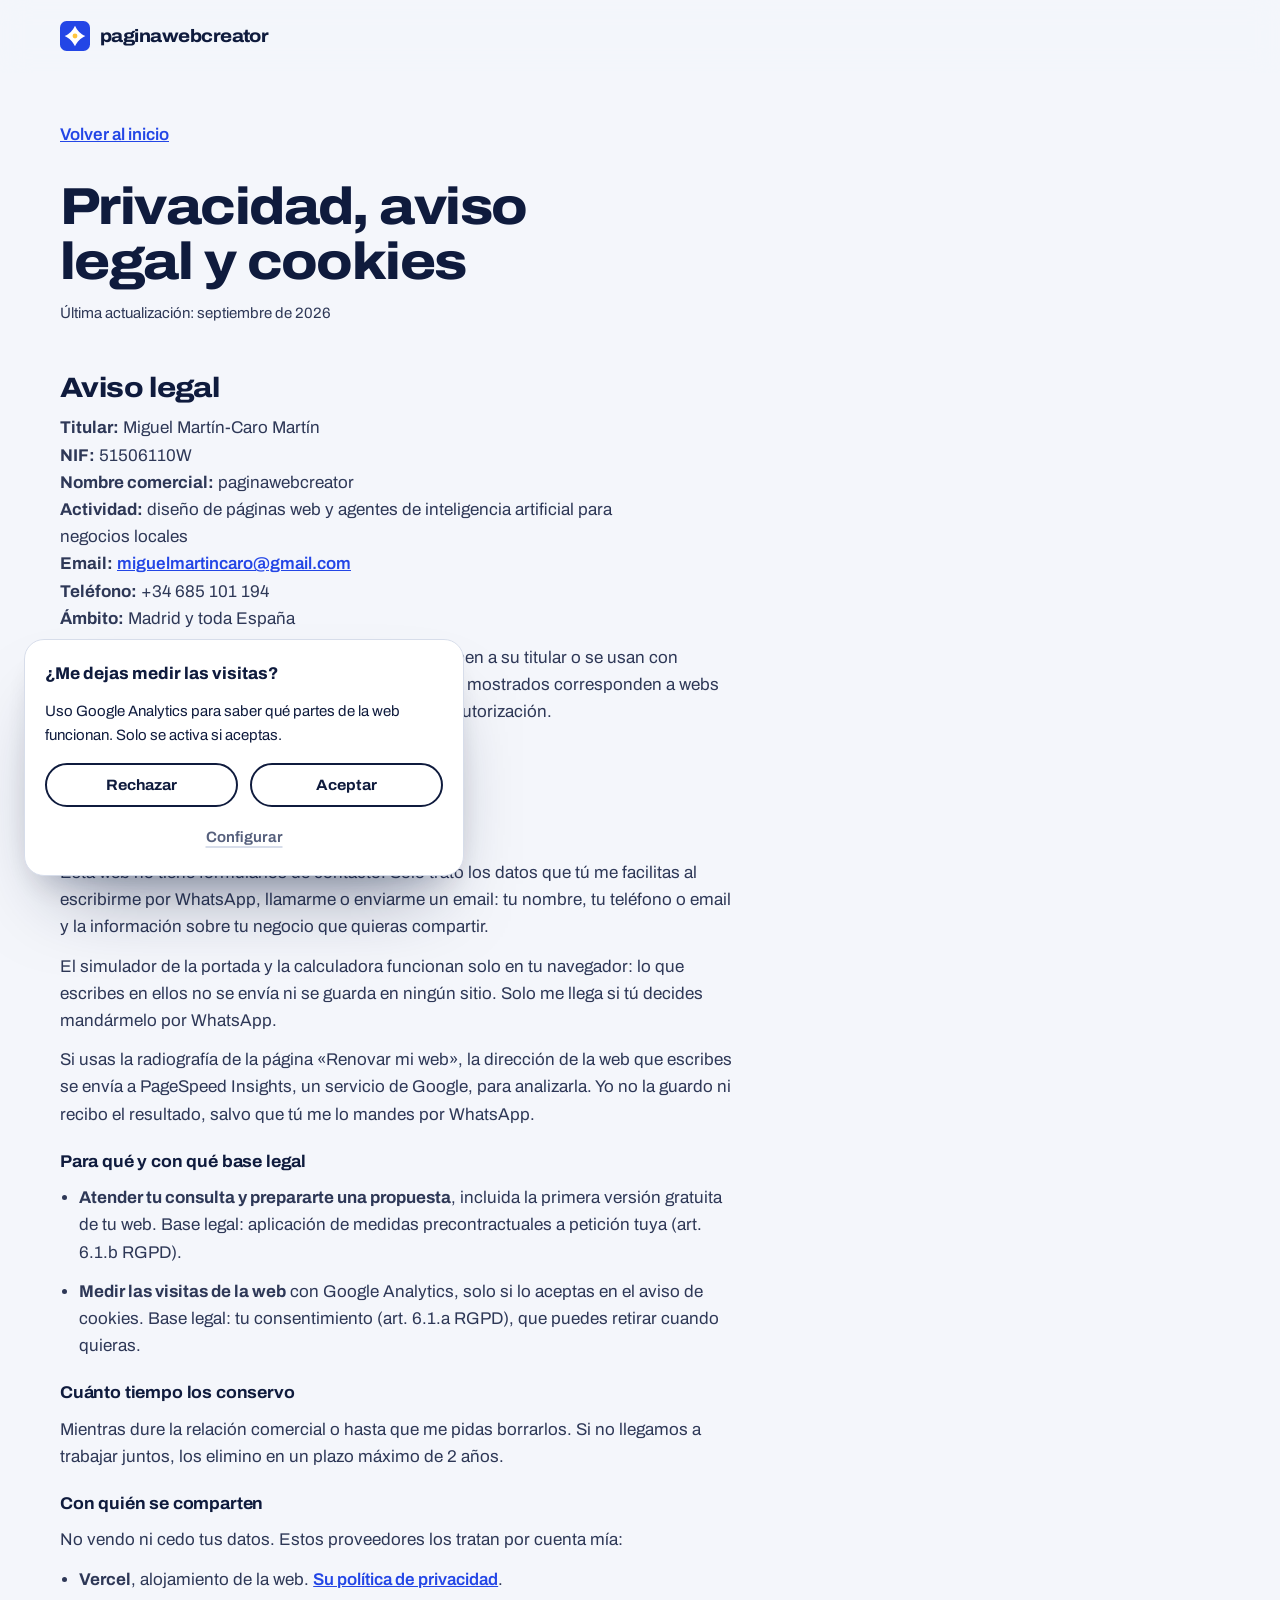
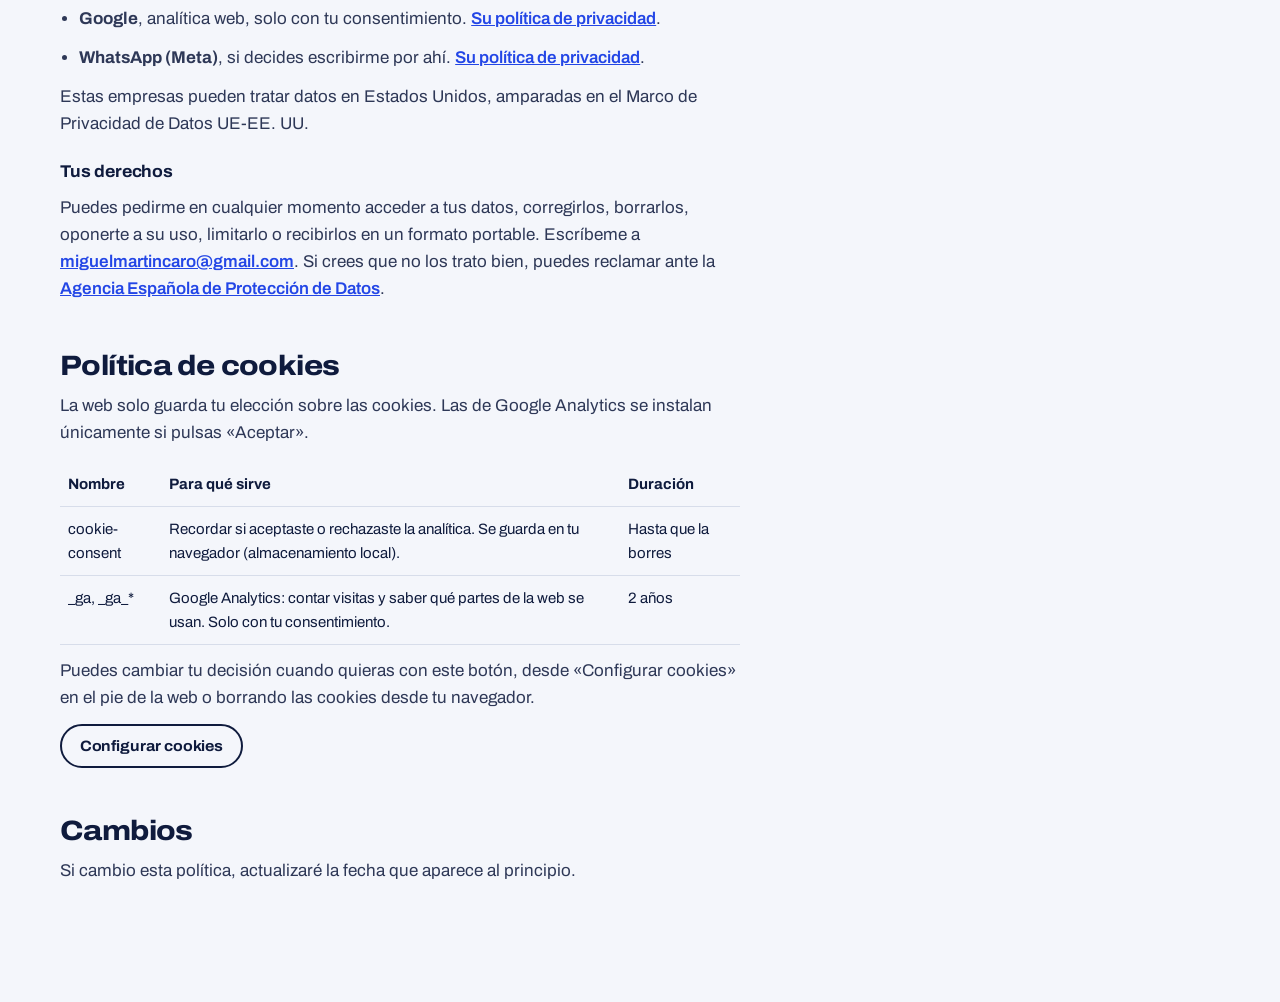
==== commit eebb7553: "Publicar web desde n8n-agent-audit @ 2872188" ====
--- a/privacidad.html
+++ b/privacidad.html
@@ -53,6 +53,7 @@
     <h3>Qué datos recojo</h3>
     <p>Esta web no tiene formularios de contacto. Solo trato los datos que tú me facilitas al escribirme por WhatsApp, llamarme o enviarme un email: tu nombre, tu teléfono o email y la información sobre tu negocio que quieras compartir.</p>
     <p>El simulador de la portada y la calculadora funcionan solo en tu navegador: lo que escribes en ellos no se envía ni se guarda en ningún sitio. Solo me llega si tú decides mandármelo por WhatsApp.</p>
+    <p>Si usas la radiografía de la página «Renovar mi web», la dirección de la web que escribes se envía a PageSpeed Insights, un servicio de Google, para analizarla. Yo no la guardo ni recibo el resultado, salvo que tú me lo mandes por WhatsApp.</p>
 
     <h3>Para qué y con qué base legal</h3>
     <ul>
--- a/assets/css/sitio.css
+++ b/assets/css/sitio.css
@@ -380,6 +380,29 @@
 .probador__directo:hover { color: var(--tinta); text-decoration-color: var(--tinta); }
 [data-crear][aria-busy="true"] { opacity: 0.7; pointer-events: none; }
 
+.renovar-atajo {
+  display: grid; gap: var(--sp-3);
+  padding: var(--sp-4) var(--sp-5);
+  border: 2px solid var(--linea); border-radius: var(--r-lg);
+  background: var(--blanco);
+  text-decoration: none;
+  transition: border-color var(--rapido);
+}
+@media (min-width: 560px) { .renovar-atajo { grid-template-columns: minmax(0, 1fr) auto; align-items: center; } }
+.renovar-atajo__texto { font-size: var(--t-sm); line-height: 1.45; color: var(--gris); }
+.renovar-atajo__texto strong { display: block; color: var(--tinta); font-size: var(--t-base); }
+.renovar-atajo__boton {
+  display: inline-flex; align-items: center; justify-content: center; gap: 0.5em;
+  min-height: 44px; padding: 0 1.1rem;
+  border: 2px solid var(--tinta); border-radius: var(--r-pill);
+  font-size: var(--t-sm); font-weight: 700; font-stretch: 106%; white-space: nowrap;
+  transition: background-color var(--rapido), color var(--rapido);
+}
+.renovar-atajo__boton svg { width: 17px; height: 17px; flex: none; transition: transform var(--lento); }
+.renovar-atajo:hover { border-color: var(--tinta); }
+.renovar-atajo:hover .renovar-atajo__boton { background: var(--tinta); color: #FFFFFF; }
+.renovar-atajo:hover .renovar-atajo__boton svg { transform: rotate(180deg); }
+
 .resena-mini {
   display: grid; gap: 4px;
   padding-top: var(--sp-5);
@@ -713,12 +736,8 @@
 .fugas__intro h2 { max-width: 15ch; }
 .fugas__intro p { margin-top: var(--sp-5); max-width: 46ch; color: var(--gris); }
 
-.fugas__controles { display: grid; gap: var(--sp-8); }
-.fugas__etiqueta { display: block; font-weight: 650; line-height: 1.35; }
-.fugas__sectores legend { margin-bottom: var(--sp-3); }
-.fugas__fuga legend { margin-bottom: var(--sp-3); }
-.fugas__fuga .segmentos span { font-size: var(--t-xs); }
-@media (min-width: 420px) { .fugas__fuga .segmentos span { font-size: var(--t-sm); } }
+.fugas__controles { display: grid; gap: var(--sp-10); }
+.fugas__etiqueta { display: flex; align-items: center; gap: 10px; font-weight: 700; line-height: 1.35; }
 
 .deslizador {
   display: grid; grid-template-columns: minmax(0, 1fr) auto;
@@ -806,7 +825,7 @@
   display: grid; gap: var(--sp-3);
   padding-top: var(--sp-5); border-top: 1px solid rgba(255, 255, 255, 0.12);
 }
-@media (min-width: 560px) { .fugas__datos { grid-template-columns: repeat(3, minmax(0, 1fr)); } }
+@media (min-width: 560px) { .fugas__datos { grid-template-columns: repeat(2, minmax(0, 1fr)); } }
 .fugas__datos dt { font-size: var(--t-xs); }
 .fugas__datos dd { color: #FFFFFF; font-weight: 750; font-size: var(--t-lg); font-variant-numeric: tabular-nums; line-height: 1.25; }
 .fugas__plan {
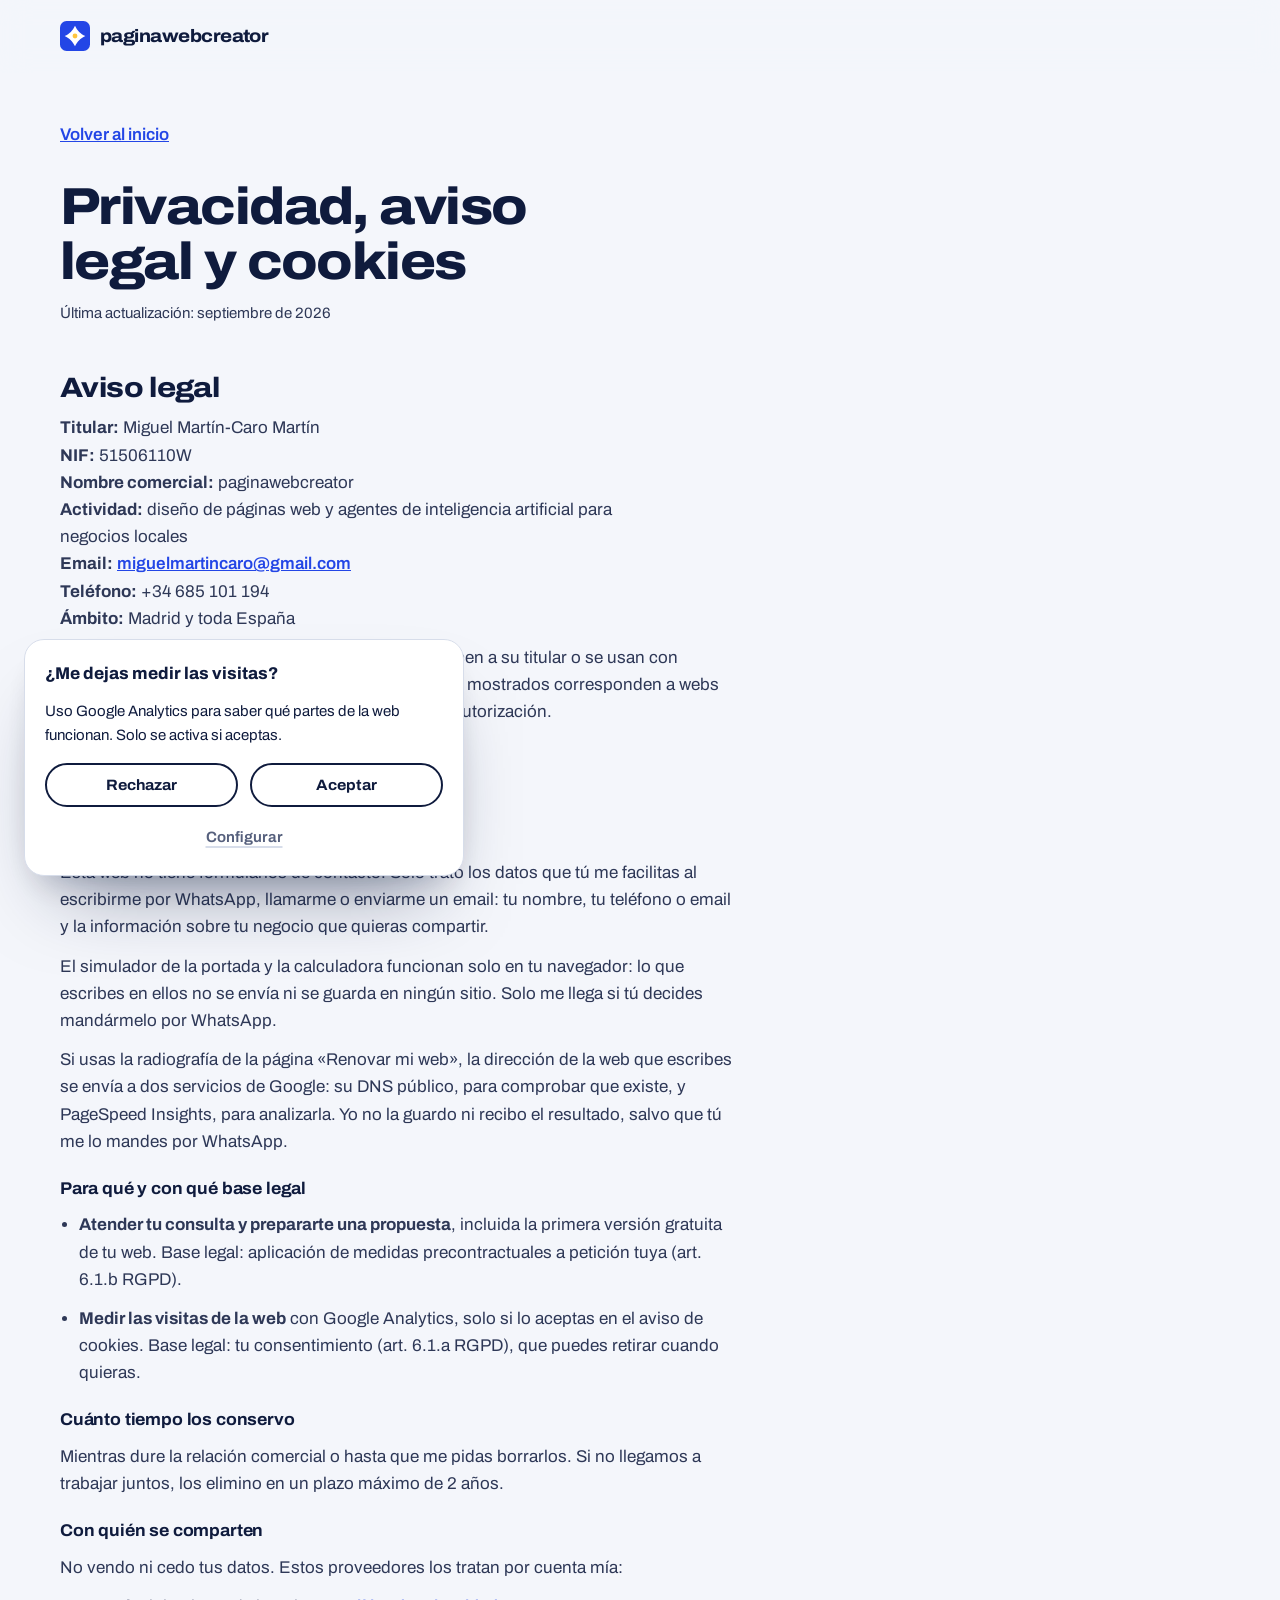
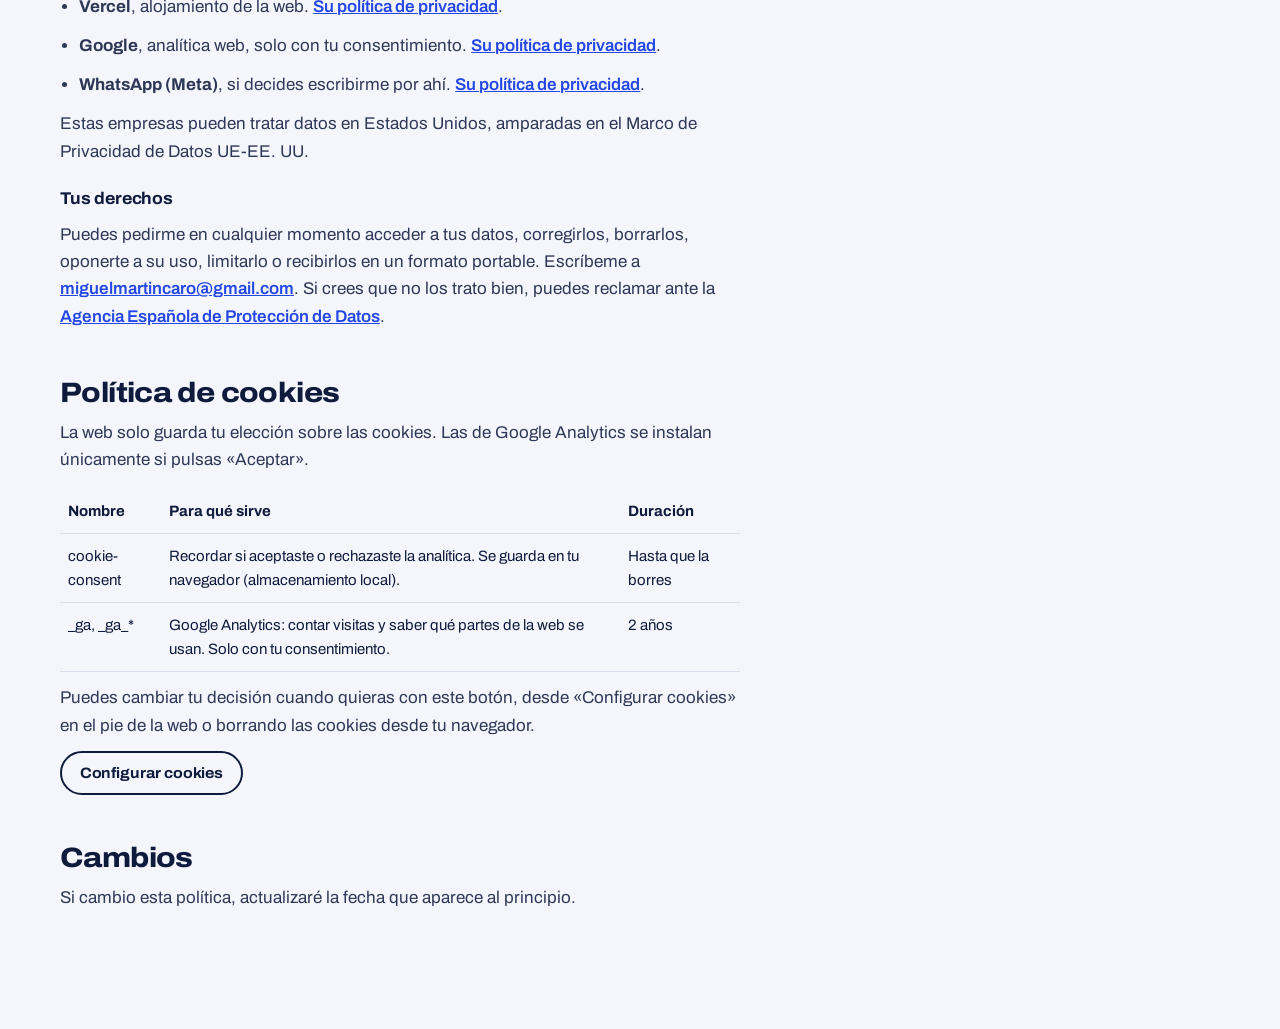
==== commit c5b9914e: "Publicar web desde n8n-agent-audit @ 39078cb" ====
--- a/privacidad.html
+++ b/privacidad.html
@@ -53,7 +53,7 @@
     <h3>Qué datos recojo</h3>
     <p>Esta web no tiene formularios de contacto. Solo trato los datos que tú me facilitas al escribirme por WhatsApp, llamarme o enviarme un email: tu nombre, tu teléfono o email y la información sobre tu negocio que quieras compartir.</p>
     <p>El simulador de la portada y la calculadora funcionan solo en tu navegador: lo que escribes en ellos no se envía ni se guarda en ningún sitio. Solo me llega si tú decides mandármelo por WhatsApp.</p>
-    <p>Si usas la radiografía de la página «Renovar mi web», la dirección de la web que escribes se envía a PageSpeed Insights, un servicio de Google, para analizarla. Yo no la guardo ni recibo el resultado, salvo que tú me lo mandes por WhatsApp.</p>
+    <p>Si usas la radiografía de la página «Renovar mi web», la dirección de la web que escribes se envía a dos servicios de Google: su DNS público, para comprobar que existe, y PageSpeed Insights, para analizarla. Yo no la guardo ni recibo el resultado, salvo que tú me lo mandes por WhatsApp.</p>
 
     <h3>Para qué y con qué base legal</h3>
     <ul>
